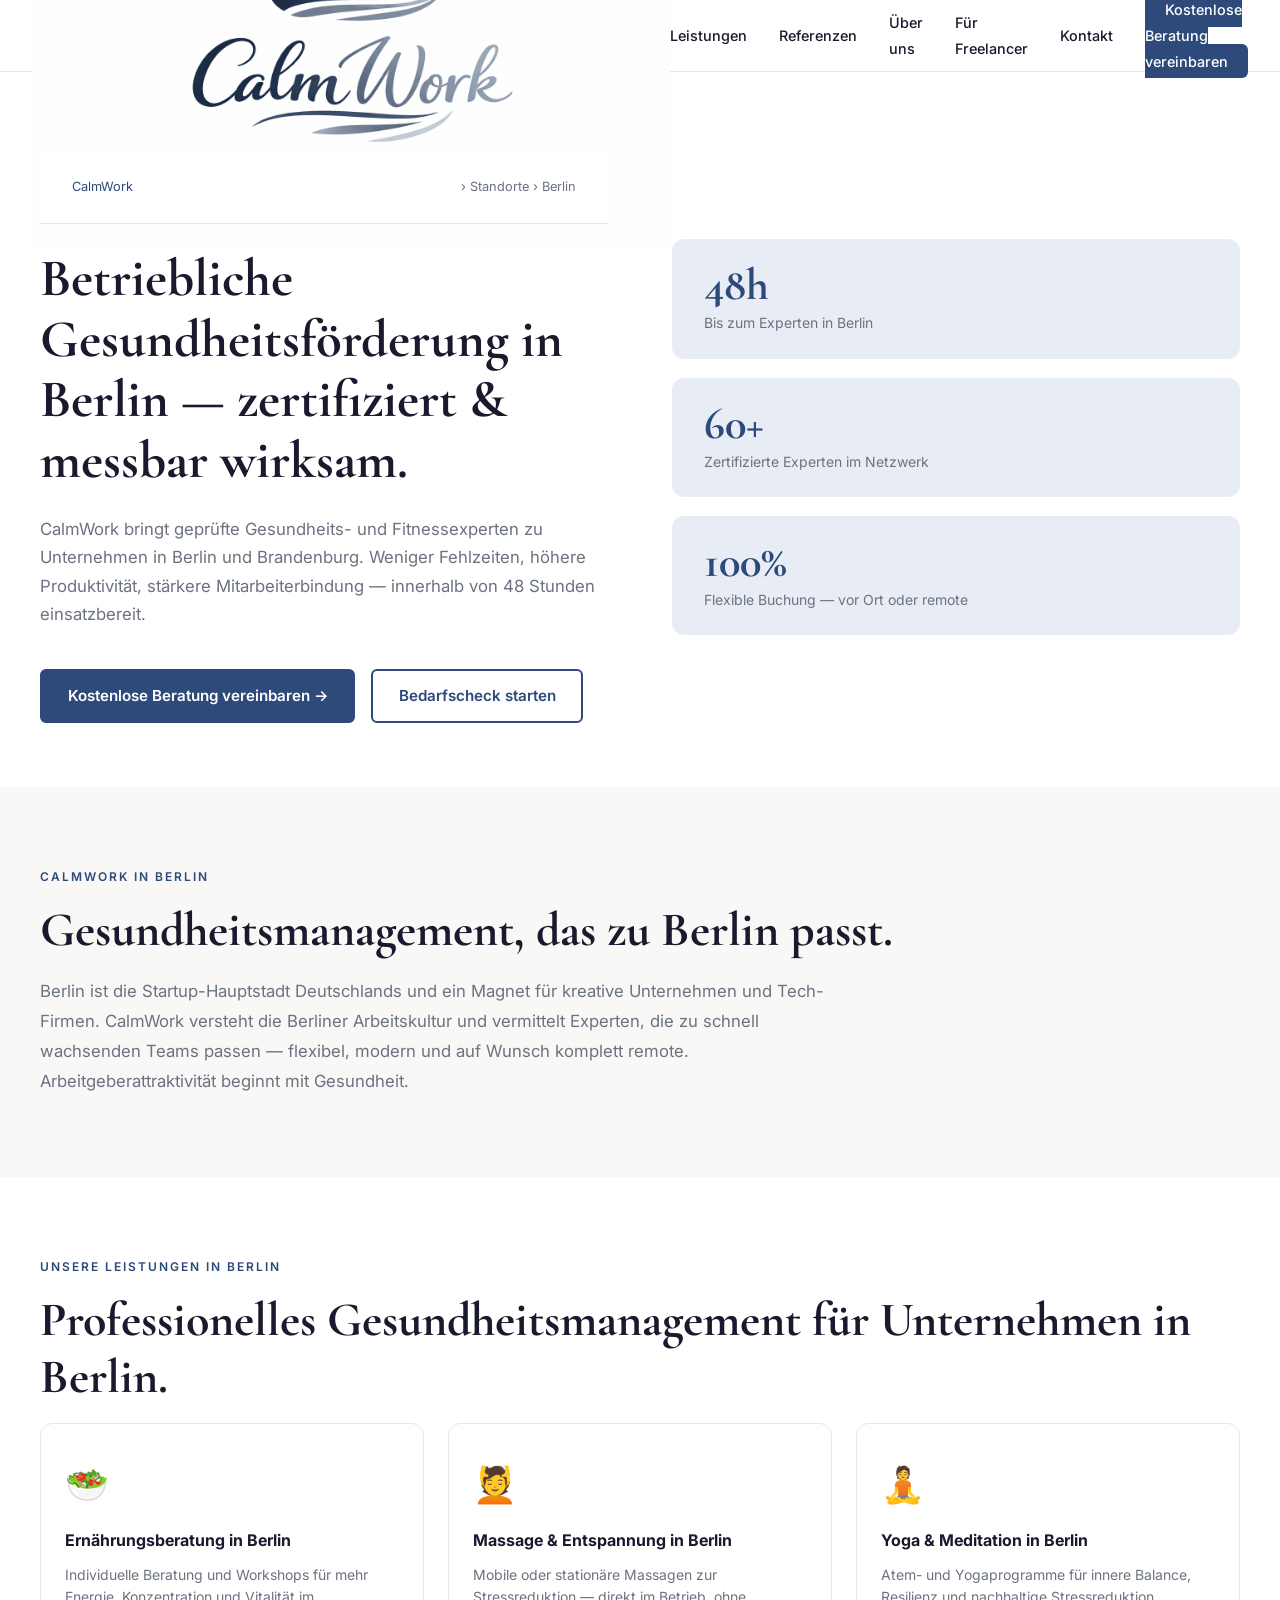
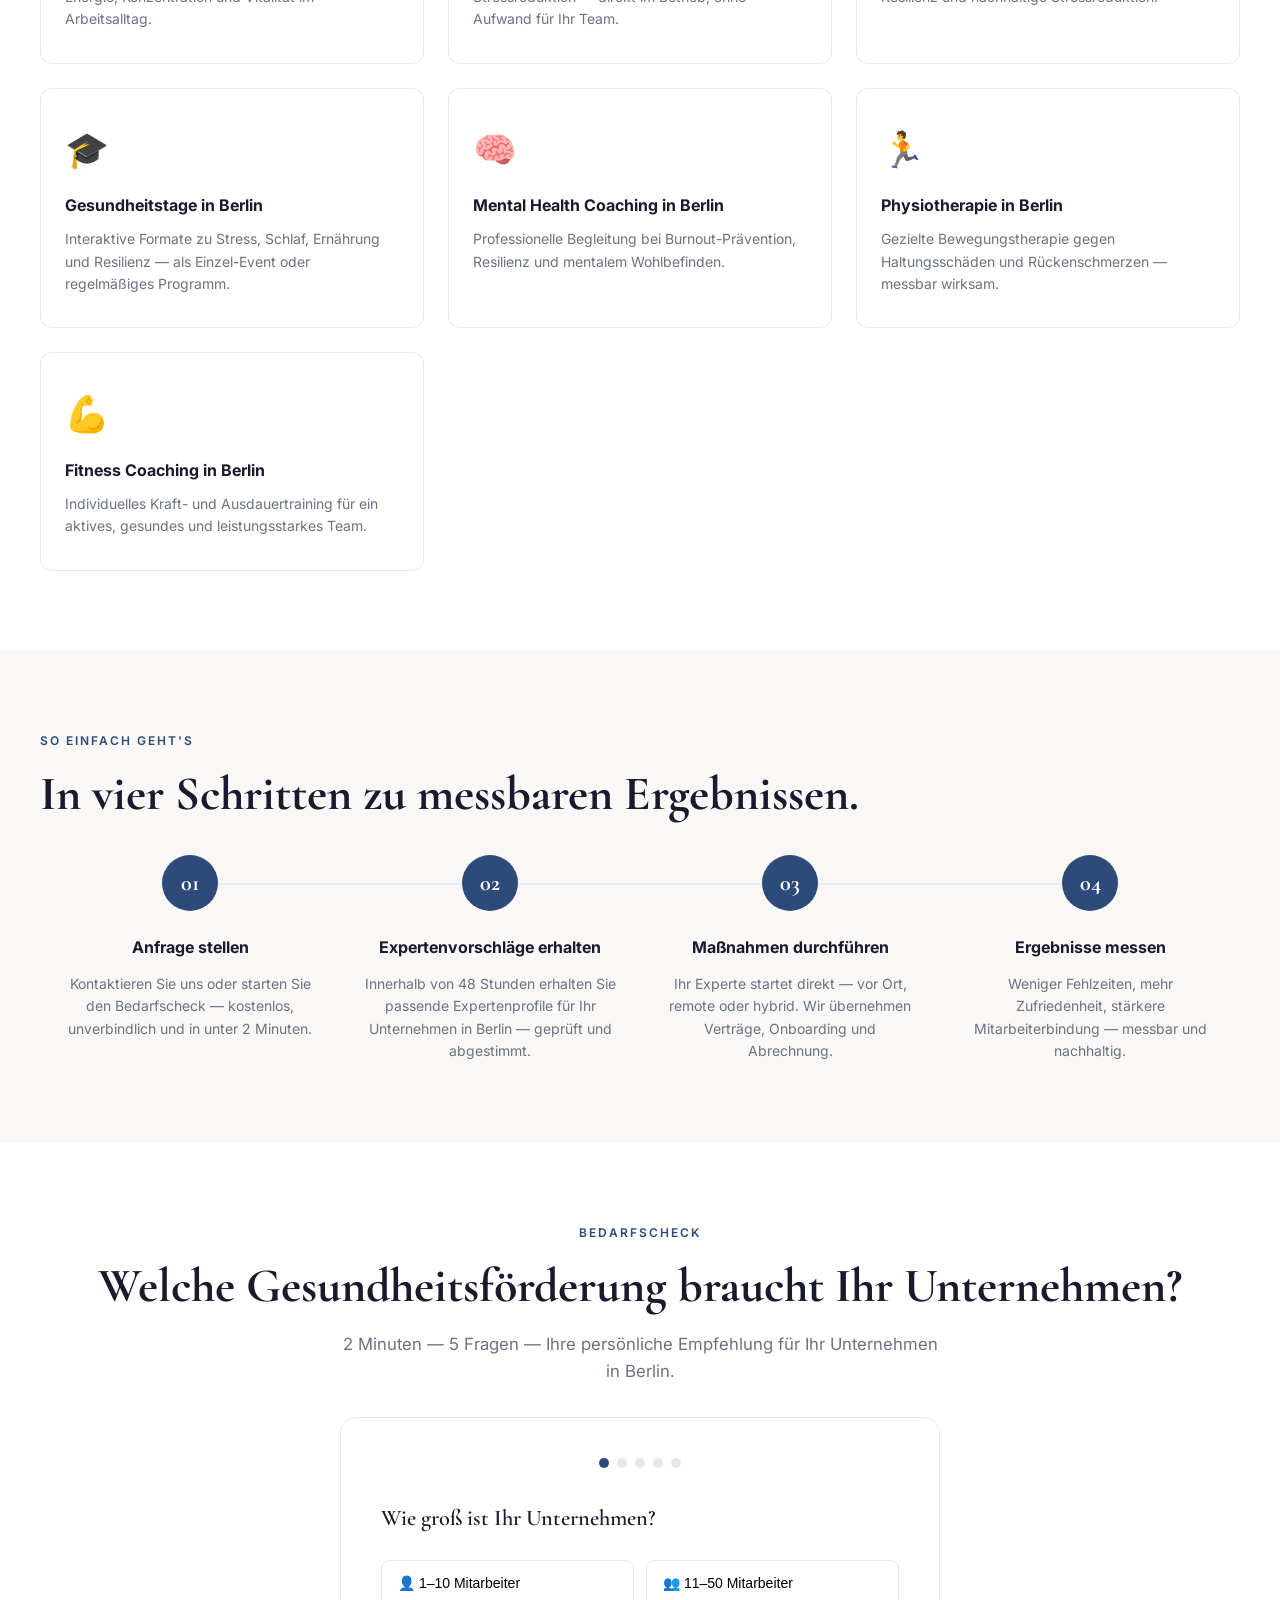
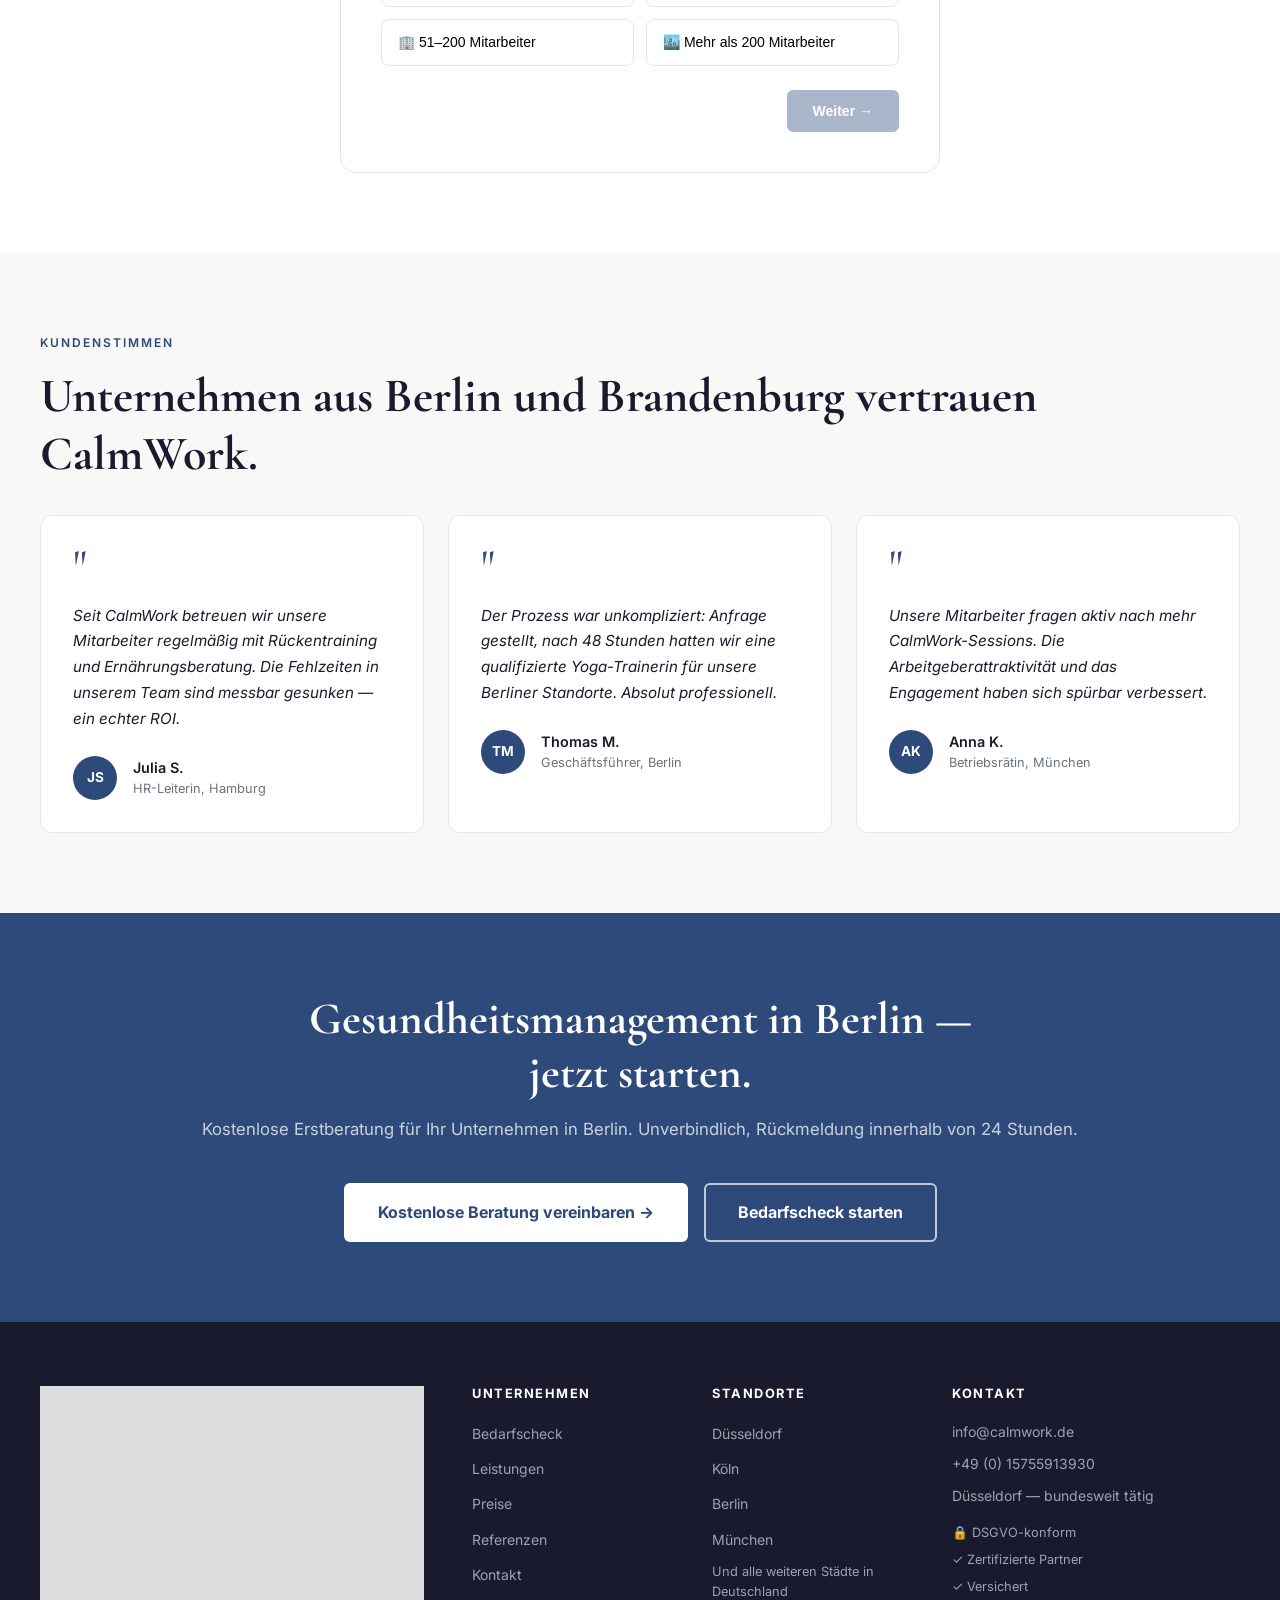
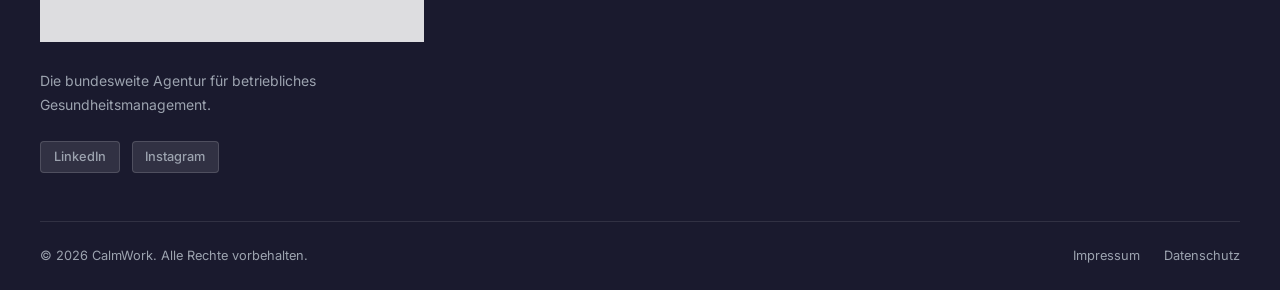
==== berlin.html @ df0a31f8 "Add files via upload" ====
<!-- CalmWork Website | Logo: ./logo.png -->
<!DOCTYPE html>
<html lang="de" hreflang="de">
<head>
  <meta charset="UTF-8">
  <meta name="viewport" content="width=device-width, initial-scale=1.0">
  <title>Gesundheitsförderung Berlin – CalmWork | BGF Agentur</title>
  <meta name="description" content="Betriebliche Gesundheitsförderung in Berlin: CalmWork vermittelt zertifizierte Experten für Yoga, Fitness, Ernährung und Mental Health — in 48h, vor Ort oder remote.">
  <meta name="keywords" content="Gesundheitsförderung Berlin, betriebliche Gesundheitsförderung Berlin, BGF Berlin, BGM Berlin, Fitness Coaching Berlin, Yoga Unternehmen Berlin, Mitarbeiterbindung Berlin, Gesundheitsmanagement Berlin">
  <link rel="canonical" href="https://calmwork.de/berlin.html">
  <link rel="preconnect" href="https://fonts.googleapis.com">
  <link rel="preconnect" href="https://fonts.gstatic.com" crossorigin>
  <link href="https://fonts.googleapis.com/css2?family=Cormorant+Garamond:wght@400;500;600;700&family=Inter:wght@400;500;600;700&display=swap" rel="stylesheet">
  <style>
    :root { --bg: #FFFFFF; --bg-soft: #F9F8F6; --navy: #2d4a7a; --navy-dark: #1a1a2e; --navy-light: #e8edf5; --text: #1a1a2e; --text-muted: #6b7280; --border: #e5e7eb; --footer-bg: #1a1a2e; --footer-text: #9ca3af; }
    *, *::before, *::after { box-sizing: border-box; margin: 0; padding: 0; }
    html { scroll-behavior: smooth; }
    body { font-family: 'Inter', sans-serif; color: var(--text); background: var(--bg); line-height: 1.6; overflow-x: hidden; }
    h1, h2, h3, h4 { font-family: 'Cormorant Garamond', serif; line-height: 1.2; }
    a { color: inherit; text-decoration: none; }
    a:focus-visible { outline: 2px solid var(--navy); outline-offset: 2px; border-radius: 2px; }
    img { max-width: 100%; height: auto; }
    nav { position: sticky; top: 0; z-index: 1000; background: var(--bg); border-bottom: 1px solid var(--border); padding: 0 2rem; display: flex; align-items: center; justify-content: space-between; height: 72px; transition: box-shadow 0.2s ease; }
    nav.scrolled { box-shadow: 0 2px 12px rgba(0,0,0,0.08); }
    .nav-logo a { display: flex; align-items: center; }
    .nav-links { display: flex; align-items: center; gap: 2rem; list-style: none; }
    .nav-links a { font-size: 0.9rem; font-weight: 500; color: var(--text); transition: color 0.2s; }
    .nav-links a:hover { color: var(--navy); }
    .nav-cta { background: var(--navy); color: #fff !important; padding: 0.55rem 1.25rem; border-radius: 6px; font-weight: 600; font-size: 0.875rem; transition: background 0.2s, transform 0.15s; }
    .nav-cta:hover { background: var(--navy-dark); transform: translateY(-1px); }
    .hamburger { display: none; flex-direction: column; gap: 5px; cursor: pointer; background: none; border: none; padding: 4px; }
    .hamburger span { display: block; width: 24px; height: 2px; background: var(--text); transition: all 0.3s ease; transform-origin: center; }
    .hamburger.open span:nth-child(1) { transform: rotate(45deg) translate(5px, 5px); }
    .hamburger.open span:nth-child(2) { opacity: 0; }
    .hamburger.open span:nth-child(3) { transform: rotate(-45deg) translate(5px, -5px); }
    .mobile-overlay { display: none; position: fixed; inset: 0; background: var(--bg); z-index: 999; flex-direction: column; align-items: center; justify-content: center; gap: 2rem; }
    .mobile-overlay.open { display: flex; }
    .mobile-overlay a { font-size: 1.4rem; font-weight: 600; color: var(--text); }
    .mobile-overlay .nav-cta { font-size: 1rem; padding: 0.75rem 2rem; }
    .mobile-close { position: absolute; top: 1.5rem; right: 2rem; font-size: 2rem; background: none; border: none; cursor: pointer; color: var(--text); line-height: 1; }
    section { padding: 5rem 2rem; }
    .container { max-width: 1200px; margin: 0 auto; }
    .section-label { font-family: 'Inter', sans-serif; font-size: 0.75rem; font-weight: 600; letter-spacing: 2px; text-transform: uppercase; color: var(--navy); margin-bottom: 1rem; }
    .section-heading { font-size: clamp(2rem, 4vw, 3rem); color: var(--text); margin-bottom: 1rem; }
    .section-sub { font-size: 1.05rem; color: var(--text-muted); margin-bottom: 3rem; max-width: 600px; }
    .fade-in { opacity: 0; transform: translateY(24px); transition: opacity 0.55s ease, transform 0.55s ease; }
    .fade-in.visible { opacity: 1; transform: none; }
    .fade-in:nth-child(2) { transition-delay: 0.1s; } .fade-in:nth-child(3) { transition-delay: 0.2s; } .fade-in:nth-child(4) { transition-delay: 0.3s; }
    .hero { padding: 5rem 2rem 4rem; background: var(--bg); }
    .hero-inner { max-width: 1200px; margin: 0 auto; display: grid; grid-template-columns: 1fr 1fr; gap: 4rem; align-items: center; }
    .breadcrumb { font-size: 0.8rem; color: var(--text-muted); margin-bottom: 1.5rem; }
    .breadcrumb a { color: var(--navy); }
    .breadcrumb a:hover { text-decoration: underline; }
    .hero-headline { font-size: clamp(2rem, 4.5vw, 3.3rem); color: var(--navy-dark); line-height: 1.15; margin-bottom: 1.5rem; }
    .hero-sub { font-size: 1.05rem; color: var(--text-muted); margin-bottom: 2.5rem; line-height: 1.7; }
    .hero-ctas { display: flex; gap: 1rem; flex-wrap: wrap; }
    .btn-primary { background: var(--navy); color: #fff; padding: 0.8rem 1.6rem; border-radius: 6px; font-weight: 600; font-size: 0.95rem; border: 2px solid var(--navy); cursor: pointer; transition: background 0.2s, transform 0.15s; display: inline-block; }
    .btn-primary:hover { background: var(--navy-dark); border-color: var(--navy-dark); transform: translateY(-2px); }
    .btn-outline { background: transparent; color: var(--navy); padding: 0.8rem 1.6rem; border-radius: 6px; font-weight: 600; font-size: 0.95rem; border: 2px solid var(--navy); cursor: pointer; transition: background 0.2s, color 0.2s, transform 0.15s; display: inline-block; }
    .btn-outline:hover { background: var(--navy); color: #fff; transform: translateY(-2px); }
    .hero-stats { display: flex; flex-direction: column; gap: 1.2rem; }
    .stat-card { background: var(--navy-light); border-radius: 12px; padding: 1.5rem 2rem; }
    .stat-number { font-family: 'Cormorant Garamond', serif; font-size: 2.8rem; font-weight: 700; color: var(--navy); line-height: 1; margin-bottom: 0.25rem; }
    .stat-label { font-size: 0.875rem; color: var(--text-muted); }
    .local-intro { background: var(--bg-soft); }
    .local-intro-text { font-size: 1.05rem; color: var(--text-muted); line-height: 1.8; max-width: 800px; }
    .leistungen { background: var(--bg); }
    .services-grid { display: grid; grid-template-columns: repeat(3, 1fr); gap: 1.5rem; }
    .service-card { background: var(--bg); border: 1px solid var(--border); border-radius: 12px; padding: 2rem 1.5rem; transition: border-color 0.2s ease, transform 0.2s ease, box-shadow 0.2s ease; }
    .service-card:hover { border-color: var(--navy); transform: translateY(-2px); box-shadow: 0 8px 24px rgba(45,74,122,0.1); }
    .service-icon { font-size: 2.2rem; margin-bottom: 1rem; }
    .service-title { font-family: 'Inter', sans-serif; font-weight: 700; font-size: 1rem; margin-bottom: 0.6rem; }
    .service-desc { font-size: 0.875rem; color: var(--text-muted); line-height: 1.6; }
    .how-it-works { background: var(--bg-soft); }
    .steps-grid { display: grid; grid-template-columns: repeat(4, 1fr); gap: 0; margin-top: 2rem; position: relative; }
    .steps-grid::before { content: ''; position: absolute; top: 28px; left: calc(12.5% + 28px); right: calc(12.5% + 28px); height: 2px; background: var(--navy-light); z-index: 0; }
    .step { padding: 0 1.5rem; text-align: center; position: relative; z-index: 1; }
    .step-number { width: 56px; height: 56px; border-radius: 50%; background: var(--navy); color: #fff; font-family: 'Cormorant Garamond', serif; font-size: 1.4rem; font-weight: 700; display: flex; align-items: center; justify-content: center; margin: 0 auto 1.5rem; }
    .step-title { font-family: 'Inter', sans-serif; font-weight: 700; font-size: 1rem; margin-bottom: 0.75rem; }
    .step-desc { font-size: 0.875rem; color: var(--text-muted); line-height: 1.6; }
    .quiz-section { background: var(--bg); }
    .quiz-card { background: var(--bg); border: 1px solid var(--border); border-radius: 16px; max-width: 600px; margin: 2rem auto 0; padding: 2.5rem; }
    .quiz-progress { display: flex; gap: 0.5rem; margin-bottom: 2rem; justify-content: center; }
    .quiz-dot { width: 10px; height: 10px; border-radius: 50%; background: var(--border); transition: background 0.2s; }
    .quiz-dot.active { background: var(--navy); } .quiz-dot.done { background: #8fa8c8; }
    .quiz-question { font-family: 'Cormorant Garamond', serif; font-size: 1.4rem; font-weight: 600; margin-bottom: 1.5rem; color: var(--text); }
    .quiz-options { display: grid; grid-template-columns: 1fr 1fr; gap: 0.75rem; }
    .quiz-option { border: 1.5px solid var(--border); border-radius: 8px; padding: 0.9rem 1rem; cursor: pointer; font-size: 0.875rem; font-weight: 500; transition: border-color 0.2s, background 0.2s; background: var(--bg); text-align: left; display: flex; align-items: center; gap: 0.5rem; }
    .quiz-option:hover { border-color: var(--navy); background: var(--navy-light); }
    .quiz-option.selected { border-color: var(--navy); background: var(--navy-light); }
    .quiz-nav { display: flex; justify-content: space-between; margin-top: 1.5rem; gap: 1rem; }
    .quiz-btn { padding: 0.7rem 1.5rem; border-radius: 6px; font-weight: 600; font-size: 0.875rem; cursor: pointer; transition: all 0.2s; border: 2px solid var(--navy); }
    .quiz-btn-next { background: var(--navy); color: #fff; margin-left: auto; }
    .quiz-btn-next:disabled { opacity: 0.4; cursor: not-allowed; }
    .quiz-btn-back { background: transparent; color: var(--navy); }
    .quiz-btn-back:hover { background: var(--navy-light); }
    .quiz-btn-next:not(:disabled):hover { background: var(--navy-dark); border-color: var(--navy-dark); }
    .quiz-result { display: none; text-align: center; } .quiz-result.visible { display: block; }
    .quiz-result-icon { font-size: 3rem; margin-bottom: 1rem; }
    .quiz-result-title { font-family: 'Cormorant Garamond', serif; font-size: 1.8rem; color: var(--navy); margin-bottom: 0.75rem; }
    .quiz-result-desc { font-size: 0.95rem; color: var(--text-muted); margin-bottom: 1.5rem; line-height: 1.7; }
    .quiz-tags { display: flex; flex-wrap: wrap; gap: 0.5rem; justify-content: center; margin-bottom: 2rem; }
    .quiz-tag { background: var(--navy); color: #fff; border-radius: 20px; padding: 0.3rem 0.9rem; font-size: 0.8rem; font-weight: 500; }
    .quiz-result-ctas { display: flex; gap: 1rem; justify-content: center; flex-wrap: wrap; }
    .quiz-step { display: none; animation: fadeQ 0.2s ease; } .quiz-step.active { display: block; }
    @keyframes fadeQ { from { opacity: 0; } to { opacity: 1; } }
    .referenzen { background: var(--bg-soft); }
    .testimonials-grid { display: grid; grid-template-columns: repeat(3, 1fr); gap: 1.5rem; margin-top: 2rem; }
    .testimonial-card { background: var(--bg); border: 1px solid var(--border); border-radius: 12px; padding: 2rem; }
    .quote-mark { font-family: 'Cormorant Garamond', serif; font-size: 3rem; color: var(--navy); line-height: 0.8; margin-bottom: 1rem; }
    .quote-text { font-size: 0.95rem; color: var(--text); line-height: 1.7; margin-bottom: 1.5rem; font-style: italic; }
    .testimonial-author { display: flex; align-items: center; gap: 1rem; }
    .avatar { width: 44px; height: 44px; border-radius: 50%; background: var(--navy); color: #fff; font-weight: 700; font-size: 0.85rem; display: flex; align-items: center; justify-content: center; flex-shrink: 0; }
    .author-name { font-weight: 600; font-size: 0.9rem; } .author-title { font-size: 0.8rem; color: var(--text-muted); }
    .local-cta { background: var(--navy); padding: 5rem 2rem; text-align: center; }
    .local-cta-heading { font-size: clamp(2rem, 4vw, 2.8rem); color: #fff; margin-bottom: 1rem; max-width: 700px; margin-left: auto; margin-right: auto; }
    .local-cta-sub { font-size: 1.05rem; color: rgba(255,255,255,0.75); margin-bottom: 2.5rem; }
    .local-cta-btns { display: flex; gap: 1rem; justify-content: center; flex-wrap: wrap; }
    .btn-white { background: #fff; color: var(--navy); padding: 0.9rem 2rem; border-radius: 6px; font-weight: 700; font-size: 1rem; border: 2px solid #fff; transition: all 0.2s; display: inline-block; }
    .btn-white:hover { background: transparent; color: #fff; transform: translateY(-2px); }
    .btn-white-outline { background: transparent; color: #fff; padding: 0.9rem 2rem; border-radius: 6px; font-weight: 700; font-size: 1rem; border: 2px solid rgba(255,255,255,0.7); transition: all 0.2s; display: inline-block; }
    .btn-white-outline:hover { background: rgba(255,255,255,0.1); transform: translateY(-2px); }
    footer { background: var(--footer-bg); color: var(--footer-text); padding: 4rem 2rem 0; }
    .footer-inner { max-width: 1200px; margin: 0 auto; display: grid; grid-template-columns: 2fr 1fr 1fr 1.5fr; gap: 3rem; padding-bottom: 3rem; }
    .footer-brand-desc { font-size: 0.875rem; line-height: 1.7; margin: 1.25rem 0 1.5rem; }
    .footer-socials { display: flex; gap: 0.75rem; flex-wrap: wrap; }
    .footer-social-badge { background: rgba(255,255,255,0.1); border: 1px solid rgba(255,255,255,0.15); border-radius: 4px; padding: 0.3rem 0.8rem; font-size: 0.8rem; font-weight: 500; color: var(--footer-text); transition: background 0.2s; }
    .footer-social-badge:hover { background: rgba(255,255,255,0.18); }
    .footer-col h4 { font-family: 'Inter', sans-serif; font-size: 0.8rem; font-weight: 700; letter-spacing: 1.5px; text-transform: uppercase; color: #fff; margin-bottom: 1.25rem; }
    .footer-links { list-style: none; display: flex; flex-direction: column; gap: 0.6rem; }
    .footer-links a { font-size: 0.875rem; color: var(--footer-text); transition: color 0.2s; }
    .footer-links a:hover { color: #fff; }
    .footer-contact-item { display: flex; gap: 0.5rem; font-size: 0.875rem; margin-bottom: 0.6rem; }
    .footer-contact-item a { color: var(--footer-text); transition: color 0.2s; }
    .footer-contact-item a:hover { color: #fff; }
    .footer-trust { display: flex; flex-direction: column; gap: 0.4rem; margin-top: 1rem; }
    .footer-trust-item { font-size: 0.8rem; display: flex; align-items: center; gap: 0.3rem; }
    .footer-bottom { border-top: 1px solid rgba(255,255,255,0.1); padding: 1.5rem 0; max-width: 1200px; margin: 0 auto; display: flex; justify-content: space-between; align-items: center; font-size: 0.8rem; }
    .footer-bottom-links { display: flex; gap: 1.5rem; }
    .footer-bottom a { color: var(--footer-text); transition: color 0.2s; }
    .footer-bottom a:hover { color: #fff; }
    @media (max-width: 1024px) { .services-grid { grid-template-columns: repeat(2, 1fr); } .steps-grid { grid-template-columns: repeat(2, 1fr); } .steps-grid::before { display: none; } .testimonials-grid { grid-template-columns: repeat(2, 1fr); } .footer-inner { grid-template-columns: 1fr 1fr; gap: 2rem; } }
    @media (max-width: 768px) { nav { padding: 0 1rem; } .nav-links, .nav-cta-wrap { display: none; } .hamburger { display: flex; } section { padding: 3.5rem 1.25rem; } .hero { padding: 3rem 1.25rem; } .hero-inner { grid-template-columns: 1fr; gap: 2.5rem; } .services-grid { grid-template-columns: 1fr; } .steps-grid { grid-template-columns: 1fr; gap: 2rem; } .testimonials-grid { grid-template-columns: 1fr; } .footer-inner { grid-template-columns: 1fr; gap: 2rem; } .footer-bottom { flex-direction: column; gap: 1rem; text-align: center; } .quiz-options { grid-template-columns: 1fr; } }
  </style>
</head>
<body>
<nav id="main-nav" role="navigation" aria-label="Hauptnavigation">
  <div class="nav-logo"><a href="index.html" aria-label="CalmWork Startseite"><img src="./logo.png" height="24" alt="CalmWork"></a></div>
  <ul class="nav-links">
    <li><a href="index.html#leistungen">Leistungen</a></li><li><a href="index.html#referenzen">Referenzen</a></li><li><a href="index.html#about">Über uns</a></li><li><a href="index.html#freelancer">Für Freelancer</a></li><li><a href="mailto:info@calmwork.de">Kontakt</a></li>
    <li class="nav-cta-wrap"><a href="mailto:info@calmwork.de" class="nav-cta">Kostenlose Beratung vereinbaren</a></li>
  </ul>
  <button class="hamburger" id="hamburger" aria-label="Menü öffnen" aria-expanded="false"><span></span><span></span><span></span></button>
</nav>
<div class="mobile-overlay" id="mobile-overlay" role="dialog" aria-label="Mobilmenü">
  <button class="mobile-close" id="mobile-close" aria-label="Menü schließen">×</button>
  <a href="index.html#leistungen">Leistungen</a><a href="index.html#referenzen">Referenzen</a><a href="index.html#about">Über uns</a><a href="index.html#freelancer">Für Freelancer</a><a href="mailto:info@calmwork.de">Kontakt</a>
  <a href="mailto:info@calmwork.de" class="nav-cta">Kostenlose Beratung vereinbaren</a>
</div>
<main>
<section class="hero">
  <div class="hero-inner">
    <div class="fade-in">
      <nav class="breadcrumb" aria-label="Brotkrümelnavigation"><a href="index.html">CalmWork</a> › Standorte › Berlin</nav>
      <h1 class="hero-headline">Betriebliche Gesundheitsförderung in Berlin — zertifiziert &amp; messbar wirksam.</h1>
      <p class="hero-sub">CalmWork bringt geprüfte Gesundheits- und Fitnessexperten zu Unternehmen in Berlin und Brandenburg. Weniger Fehlzeiten, höhere Produktivität, stärkere Mitarbeiterbindung — innerhalb von 48 Stunden einsatzbereit.</p>
      <div class="hero-ctas"><a href="mailto:info@calmwork.de" class="btn-primary">Kostenlose Beratung vereinbaren →</a><a href="#quiz" class="btn-outline">Bedarfscheck starten</a></div>
    </div>
    <div class="hero-stats fade-in">
      <div class="stat-card"><div class="stat-number">48h</div><div class="stat-label">Bis zum Experten in Berlin</div></div>
      <div class="stat-card"><div class="stat-number">60+</div><div class="stat-label">Zertifizierte Experten im Netzwerk</div></div>
      <div class="stat-card"><div class="stat-number">100%</div><div class="stat-label">Flexible Buchung — vor Ort oder remote</div></div>
    </div>
  </div>
</section>

<section class="local-intro">
  <div class="container">
    <p class="section-label">CalmWork in Berlin</p>
    <h2 class="section-heading">Gesundheitsmanagement, das zu Berlin passt.</h2>
    <p class="local-intro-text fade-in">Berlin ist die Startup-Hauptstadt Deutschlands und ein Magnet für kreative Unternehmen und Tech-Firmen. CalmWork versteht die Berliner Arbeitskultur und vermittelt Experten, die zu schnell wachsenden Teams passen — flexibel, modern und auf Wunsch komplett remote. Arbeitgeberattraktivität beginnt mit Gesundheit.</p>
  </div>
</section>

<section class="leistungen" id="leistungen">
  <div class="container">
    <p class="section-label">Unsere Leistungen in Berlin</p>
    <h2 class="section-heading">Professionelles Gesundheitsmanagement für Unternehmen in Berlin.</h2>
    <div class="services-grid">
      <div class="service-card fade-in"><div class="service-icon">🥗</div><div class="service-title">Ernährungsberatung in Berlin</div><p class="service-desc">Individuelle Beratung und Workshops für mehr Energie, Konzentration und Vitalität im Arbeitsalltag.</p></div>
      <div class="service-card fade-in"><div class="service-icon">💆</div><div class="service-title">Massage &amp; Entspannung in Berlin</div><p class="service-desc">Mobile oder stationäre Massagen zur Stressreduktion — direkt im Betrieb, ohne Aufwand für Ihr Team.</p></div>
      <div class="service-card fade-in"><div class="service-icon">🧘</div><div class="service-title">Yoga &amp; Meditation in Berlin</div><p class="service-desc">Atem- und Yogaprogramme für innere Balance, Resilienz und nachhaltige Stressreduktion.</p></div>
      <div class="service-card fade-in"><div class="service-icon">🎓</div><div class="service-title">Gesundheitstage in Berlin</div><p class="service-desc">Interaktive Formate zu Stress, Schlaf, Ernährung und Resilienz — als Einzel-Event oder regelmäßiges Programm.</p></div>
      <div class="service-card fade-in"><div class="service-icon">🧠</div><div class="service-title">Mental Health Coaching in Berlin</div><p class="service-desc">Professionelle Begleitung bei Burnout-Prävention, Resilienz und mentalem Wohlbefinden.</p></div>
      <div class="service-card fade-in"><div class="service-icon">🏃</div><div class="service-title">Physiotherapie in Berlin</div><p class="service-desc">Gezielte Bewegungstherapie gegen Haltungsschäden und Rückenschmerzen — messbar wirksam.</p></div>
      <div class="service-card fade-in"><div class="service-icon">💪</div><div class="service-title">Fitness Coaching in Berlin</div><p class="service-desc">Individuelles Kraft- und Ausdauertraining für ein aktives, gesundes und leistungsstarkes Team.</p></div>
    </div>
  </div>
</section>

<section class="how-it-works">
  <div class="container">
    <p class="section-label">So einfach geht's</p>
    <h2 class="section-heading">In vier Schritten zu messbaren Ergebnissen.</h2>
    <div class="steps-grid">
      <div class="step fade-in"><div class="step-number">01</div><div class="step-title">Anfrage stellen</div><p class="step-desc">Kontaktieren Sie uns oder starten Sie den Bedarfscheck — kostenlos, unverbindlich und in unter 2 Minuten.</p></div>
      <div class="step fade-in"><div class="step-number">02</div><div class="step-title">Expertenvorschläge erhalten</div><p class="step-desc">Innerhalb von 48 Stunden erhalten Sie passende Expertenprofile für Ihr Unternehmen in Berlin — geprüft und abgestimmt.</p></div>
      <div class="step fade-in"><div class="step-number">03</div><div class="step-title">Maßnahmen durchführen</div><p class="step-desc">Ihr Experte startet direkt — vor Ort, remote oder hybrid. Wir übernehmen Verträge, Onboarding und Abrechnung.</p></div>
      <div class="step fade-in"><div class="step-number">04</div><div class="step-title">Ergebnisse messen</div><p class="step-desc">Weniger Fehlzeiten, mehr Zufriedenheit, stärkere Mitarbeiterbindung — messbar und nachhaltig.</p></div>
    </div>
  </div>
</section>

<section class="quiz-section" id="quiz">
  <div class="container" style="text-align:center;">
    <p class="section-label">Bedarfscheck</p>
    <h2 class="section-heading">Welche Gesundheitsförderung braucht Ihr Unternehmen?</h2>
    <p class="section-sub" style="margin:0 auto 2rem;">2 Minuten — 5 Fragen — Ihre persönliche Empfehlung für Ihr Unternehmen in Berlin.</p>
  </div>
  <div class="quiz-card fade-in">
    <div class="quiz-progress" id="quiz-progress"><div class="quiz-dot active"></div><div class="quiz-dot"></div><div class="quiz-dot"></div><div class="quiz-dot"></div><div class="quiz-dot"></div></div>
    <div class="quiz-step active" id="quiz-q1"><p class="quiz-question">Wie groß ist Ihr Unternehmen?</p><div class="quiz-options"><button class="quiz-option" data-value="small">👤 1–10 Mitarbeiter</button><button class="quiz-option" data-value="medium">👥 11–50 Mitarbeiter</button><button class="quiz-option" data-value="large">🏢 51–200 Mitarbeiter</button><button class="quiz-option" data-value="enterprise">🏙️ Mehr als 200 Mitarbeiter</button></div><div class="quiz-nav"><button class="quiz-btn quiz-btn-next" id="quiz-next-1" disabled>Weiter →</button></div></div>
    <div class="quiz-step" id="quiz-q2"><p class="quiz-question">Was ist die größte Herausforderung in Ihrem Team?</p><div class="quiz-options"><button class="quiz-option" data-value="stress">😰 Stress &amp; Burnout</button><button class="quiz-option" data-value="ruecken">🪑 Rücken &amp; Haltung</button><button class="quiz-option" data-value="ernaehrung">🥗 Ernährung &amp; Energie</button><button class="quiz-option" data-value="mental">🧠 Mentale Gesundheit</button></div><div class="quiz-nav"><button class="quiz-btn quiz-btn-back" data-goto="1">← Zurück</button><button class="quiz-btn quiz-btn-next" id="quiz-next-2" disabled>Weiter →</button></div></div>
    <div class="quiz-step" id="quiz-q3"><p class="quiz-question">Wo sollen Maßnahmen stattfinden?</p><div class="quiz-options"><button class="quiz-option" data-value="onsite">🏠 Vor Ort im Betrieb</button><button class="quiz-option" data-value="remote">💻 Online / Remote</button><button class="quiz-option" data-value="hybrid">🔀 Hybrid</button></div><div class="quiz-nav"><button class="quiz-btn quiz-btn-back" data-goto="2">← Zurück</button><button class="quiz-btn quiz-btn-next" id="quiz-next-3" disabled>Weiter →</button></div></div>
    <div class="quiz-step" id="quiz-q4"><p class="quiz-question">Wie oft sollen Maßnahmen stattfinden?</p><div class="quiz-options"><button class="quiz-option" data-value="once">📅 Einmalig / Gesundheitstag</button><button class="quiz-option" data-value="monthly">🔁 Monatlich</button><button class="quiz-option" data-value="weekly">📆 Wöchentlich</button><button class="quiz-option" data-value="continuous">✨ Kontinuierliches Programm</button></div><div class="quiz-nav"><button class="quiz-btn quiz-btn-back" data-goto="3">← Zurück</button><button class="quiz-btn quiz-btn-next" id="quiz-next-4" disabled>Weiter →</button></div></div>
    <div class="quiz-step" id="quiz-q5"><p class="quiz-question">Monatliches Budget für Gesundheitsmanagement?</p><div class="quiz-options"><button class="quiz-option" data-value="low">💡 Unter 500 €</button><button class="quiz-option" data-value="mid">💼 500–2.000 €</button><button class="quiz-option" data-value="high">📈 2.000–5.000 €</button><button class="quiz-option" data-value="ent">🚀 Über 5.000 €</button></div><div class="quiz-nav"><button class="quiz-btn quiz-btn-back" data-goto="4">← Zurück</button><button class="quiz-btn quiz-btn-next" id="quiz-next-5" disabled>Ergebnis anzeigen →</button></div></div>
    <div class="quiz-result" id="quiz-result"><div class="quiz-result-icon" id="result-icon"></div><div class="quiz-result-title" id="result-title"></div><p class="quiz-result-desc" id="result-desc"></p><div class="quiz-tags" id="result-tags"></div><div class="quiz-result-ctas"><a href="mailto:info@calmwork.de" class="btn-primary">Kostenlose Beratung vereinbaren →</a><button class="btn-outline" id="quiz-restart">Quiz wiederholen</button></div></div>
  </div>
</section>

<section class="referenzen">
  <div class="container">
    <p class="section-label">Kundenstimmen</p>
    <h2 class="section-heading">Unternehmen aus Berlin und Brandenburg vertrauen CalmWork.</h2>
    <div class="testimonials-grid">
      <article class="testimonial-card fade-in"><div class="quote-mark">"</div><p class="quote-text">Seit CalmWork betreuen wir unsere Mitarbeiter regelmäßig mit Rückentraining und Ernährungsberatung. Die Fehlzeiten in unserem Team sind messbar gesunken — ein echter ROI.</p><div class="testimonial-author"><div class="avatar" aria-hidden="true">JS</div><div><div class="author-name">Julia S.</div><div class="author-title">HR-Leiterin, Hamburg</div></div></div></article>
      <article class="testimonial-card fade-in"><div class="quote-mark">"</div><p class="quote-text">Der Prozess war unkompliziert: Anfrage gestellt, nach 48 Stunden hatten wir eine qualifizierte Yoga-Trainerin für unsere Berliner Standorte. Absolut professionell.</p><div class="testimonial-author"><div class="avatar" aria-hidden="true">TM</div><div><div class="author-name">Thomas M.</div><div class="author-title">Geschäftsführer, Berlin</div></div></div></article>
      <article class="testimonial-card fade-in"><div class="quote-mark">"</div><p class="quote-text">Unsere Mitarbeiter fragen aktiv nach mehr CalmWork-Sessions. Die Arbeitgeberattraktivität und das Engagement haben sich spürbar verbessert.</p><div class="testimonial-author"><div class="avatar" aria-hidden="true">AK</div><div><div class="author-name">Anna K.</div><div class="author-title">Betriebsrätin, München</div></div></div></article>
    </div>
  </div>
</section>

<section class="local-cta">
  <h2 class="local-cta-heading">Gesundheitsmanagement in Berlin — jetzt starten.</h2>
  <p class="local-cta-sub">Kostenlose Erstberatung für Ihr Unternehmen in Berlin. Unverbindlich, Rückmeldung innerhalb von 24 Stunden.</p>
  <div class="local-cta-btns"><a href="mailto:info@calmwork.de" class="btn-white">Kostenlose Beratung vereinbaren →</a><a href="#quiz" class="btn-white-outline">Bedarfscheck starten</a></div>
</section>
</main>
<footer>
  <div class="footer-inner">
    <div class="footer-col"><a href="index.html" aria-label="CalmWork Startseite"><img src="./logo.png" height="24" alt="CalmWork" style="filter: brightness(0) invert(1) opacity(0.85);"></a><p class="footer-brand-desc">Die bundesweite Agentur für betriebliches Gesundheitsmanagement.</p><div class="footer-socials"><a href="#" class="footer-social-badge">LinkedIn</a><a href="#" class="footer-social-badge">Instagram</a></div></div>
    <div class="footer-col"><h4>Unternehmen</h4><ul class="footer-links"><li><a href="index.html#quiz">Bedarfscheck</a></li><li><a href="index.html#leistungen">Leistungen</a></li><li><a href="index.html#preise">Preise</a></li><li><a href="index.html#referenzen">Referenzen</a></li><li><a href="mailto:info@calmwork.de">Kontakt</a></li></ul></div>
    <div class="footer-col"><h4>Standorte</h4><ul class="footer-links"><li><a href="duesseldorf.html">Düsseldorf</a></li><li><a href="koeln.html">Köln</a></li><li><a href="berlin.html">Berlin</a></li><li><a href="muenchen.html">München</a></li><li style="color:var(--footer-text);font-size:0.8rem;">Und alle weiteren Städte in Deutschland</li></ul></div>
    <div class="footer-col"><h4>Kontakt</h4><div class="footer-contact-item"><a href="mailto:info@calmwork.de">info@calmwork.de</a></div><div class="footer-contact-item"><a href="tel:+4915755913930">+49 (0) 15755913930</a></div><div class="footer-contact-item">Düsseldorf — bundesweit tätig</div><div class="footer-trust"><div class="footer-trust-item">🔒 DSGVO-konform</div><div class="footer-trust-item">✓ Zertifizierte Partner</div><div class="footer-trust-item">✓ Versichert</div></div></div>
  </div>
  <div class="footer-bottom"><span>© 2026 CalmWork. Alle Rechte vorbehalten.</span><div class="footer-bottom-links"><a href="impressum.html">Impressum</a><a href="datenschutz.html">Datenschutz</a></div></div>
</footer>
<script>
  const nav = document.getElementById('main-nav');
  window.addEventListener('scroll', () => { nav.classList.toggle('scrolled', window.scrollY > 10); }, { passive: true });
  const hamburger = document.getElementById('hamburger'); const overlay = document.getElementById('mobile-overlay'); const mobileClose = document.getElementById('mobile-close');
  hamburger.addEventListener('click', () => { const isOpen = overlay.classList.toggle('open'); hamburger.classList.toggle('open', isOpen); hamburger.setAttribute('aria-expanded', isOpen); document.body.style.overflow = isOpen ? 'hidden' : ''; });
  mobileClose.addEventListener('click', closeMenu); overlay.querySelectorAll('a').forEach(a => a.addEventListener('click', closeMenu));
  function closeMenu() { overlay.classList.remove('open'); hamburger.classList.remove('open'); hamburger.setAttribute('aria-expanded', 'false'); document.body.style.overflow = ''; }
  const observer = new IntersectionObserver((entries) => { entries.forEach(e => { if (e.isIntersecting) { e.target.classList.add('visible'); observer.unobserve(e.target); } }); }, { threshold: 0.15 });
  document.querySelectorAll('.fade-in').forEach(el => observer.observe(el));
  let currentQ = 1; const answers = {};
  function showQuestion(n) { document.querySelectorAll('.quiz-step').forEach(s => s.classList.remove('active')); const step = document.getElementById('quiz-q' + n); if (step) step.classList.add('active'); currentQ = n; updateProgress(); }
  function updateProgress() { const dots = document.querySelectorAll('.quiz-dot'); dots.forEach((dot, i) => { dot.classList.remove('active', 'done'); if (i + 1 === currentQ) dot.classList.add('active'); else if (i + 1 < currentQ) dot.classList.add('done'); }); }
  document.querySelectorAll('.quiz-options').forEach(opts => { opts.querySelectorAll('.quiz-option').forEach(btn => { btn.addEventListener('click', () => { opts.querySelectorAll('.quiz-option').forEach(b => b.classList.remove('selected')); btn.classList.add('selected'); const qNum = opts.closest('.quiz-step').id.replace('quiz-q', ''); answers[qNum] = btn.dataset.value; const nextBtn = opts.closest('.quiz-step').querySelector('.quiz-btn-next'); if (nextBtn) nextBtn.disabled = false; }); }); });
  document.querySelectorAll('.quiz-btn-next').forEach(btn => { btn.addEventListener('click', () => { const qNum = parseInt(btn.id.replace('quiz-next-', ''), 10); if (qNum < 5) { showQuestion(qNum + 1); } else { showResult(); } }); });
  document.querySelectorAll('.quiz-btn-back').forEach(btn => { btn.addEventListener('click', () => { showQuestion(parseInt(btn.dataset.goto, 10)); }); });
  const results = { stress: { icon: '🧘', title: 'Stressmanagement & Resilienz', desc: 'Ihr Team profitiert von gezielten Programmen zur Burnout-Prävention und Stressreduktion.', tags: ['Yoga & Meditation', 'Atemübungen', 'Resilienz-Coaching', 'Remote möglich'] }, ruecken: { icon: '🏃', title: 'Bewegung & Rückengesundheit', desc: 'Haltungsschäden und Rückenschmerzen sind vermeidbar. Unsere Physiotherapeuten entwickeln ein individuelles Bewegungsprogramm für Ihr Team.', tags: ['Rückentraining', 'Ergonomie-Beratung', 'Aktive Pausen', 'Vor Ort/Remote'] }, ernaehrung: { icon: '🥗', title: 'Ernährungsberatung & Vitalität', desc: 'Mehr Energie, bessere Konzentration und weniger Mittagstief — unsere Ernährungsberater bringen nachhaltige Vitalität in Ihren Arbeitsalltag.', tags: ['Ernährungs-Workshops', 'Vitalitätsprogramme', 'Einzelberatung', 'Online'] }, mental: { icon: '🧠', title: 'Mentale Gesundheit & Coaching', desc: 'Psychische Gesundheit ist die Grundlage für Produktivität. Unsere Coaches stärken Resilienz und fördern eine gesunde Arbeitskultur.', tags: ['Stress-Coaching', 'Führungskräfte-Beratung', 'Teamworkshops', 'Vertraulich'] } };
  function showResult() { document.querySelectorAll('.quiz-step').forEach(s => s.classList.remove('active')); const r = results[answers['2']] || results.stress; document.getElementById('result-icon').textContent = r.icon; document.getElementById('result-title').textContent = r.title; document.getElementById('result-desc').textContent = r.desc; document.getElementById('result-tags').innerHTML = r.tags.map(t => `<span class="quiz-tag">${t}</span>`).join(''); document.getElementById('quiz-result').classList.add('visible'); }
  document.getElementById('quiz-restart').addEventListener('click', () => { currentQ = 1; Object.keys(answers).forEach(k => delete answers[k]); document.getElementById('quiz-result').classList.remove('visible'); document.querySelectorAll('.quiz-option').forEach(o => o.classList.remove('selected')); document.querySelectorAll('.quiz-btn-next').forEach(b => b.disabled = true); showQuestion(1); });
</script>
</body>
</html>
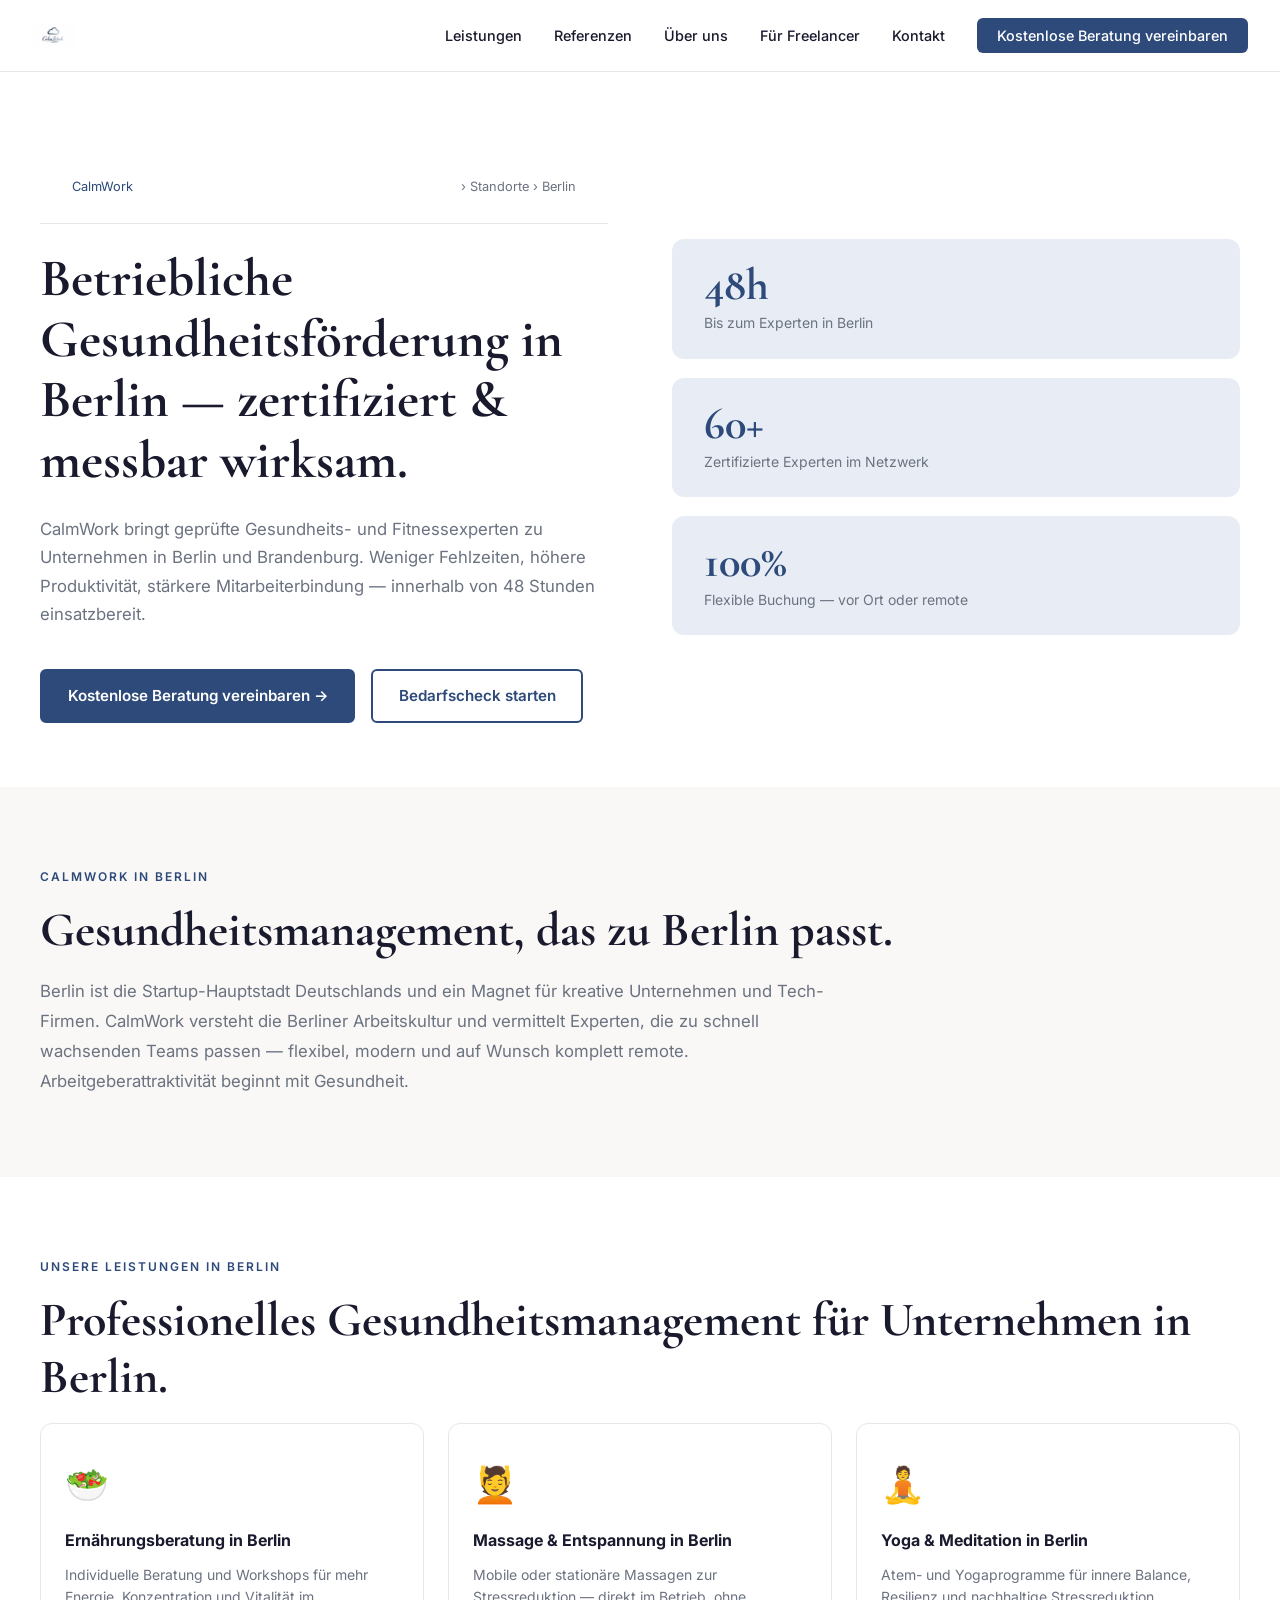
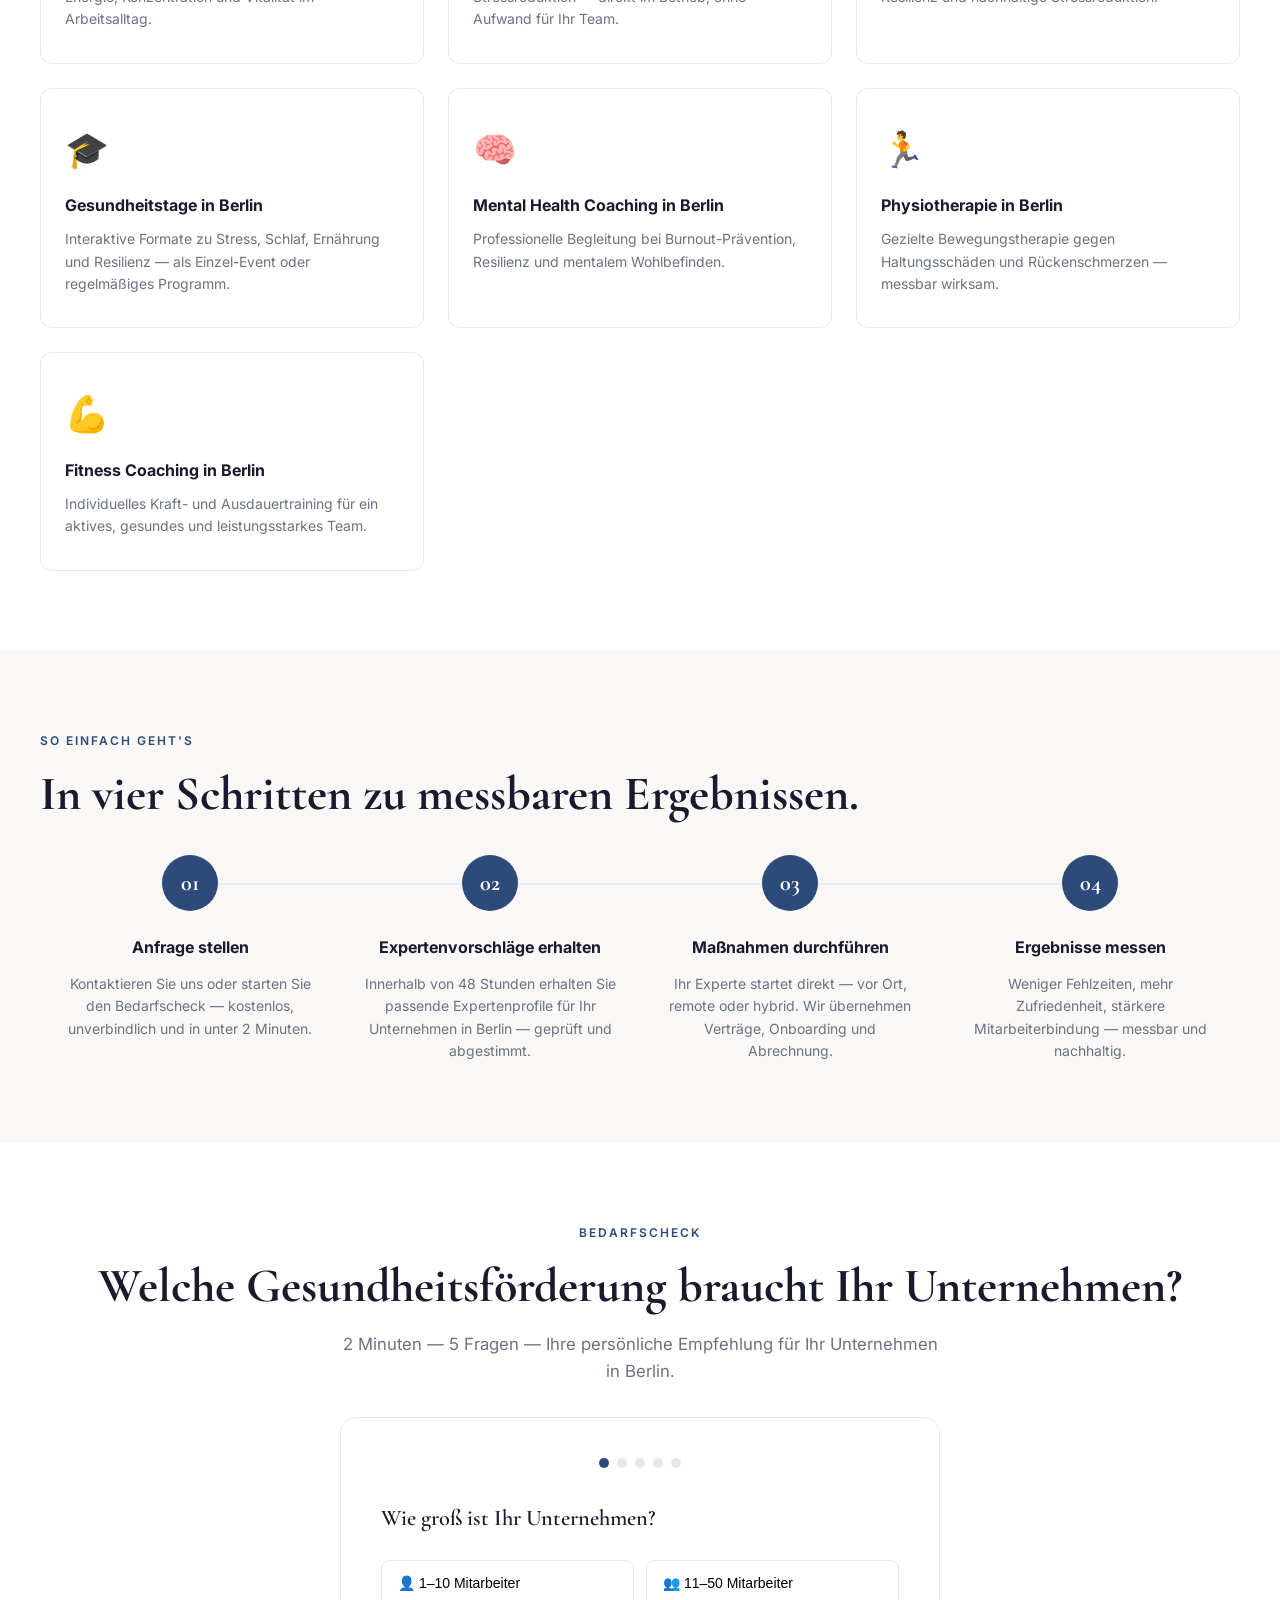
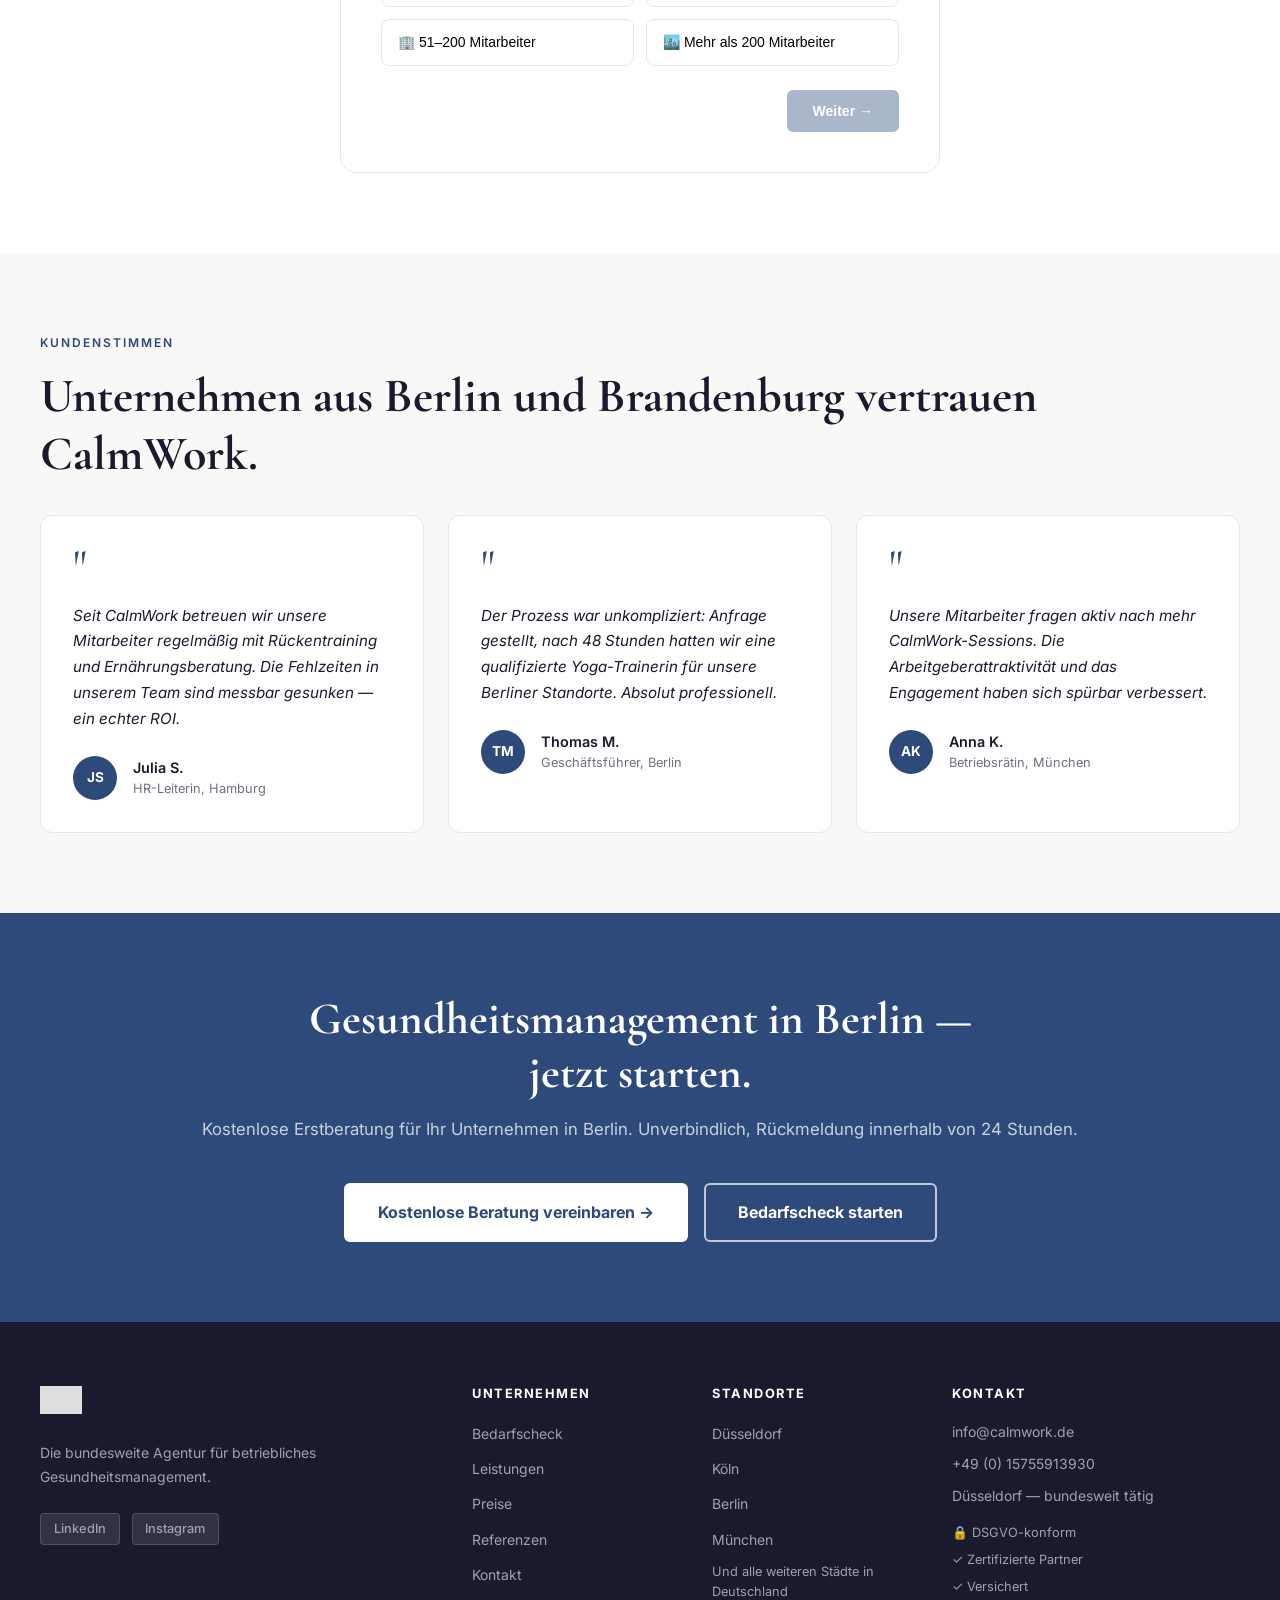
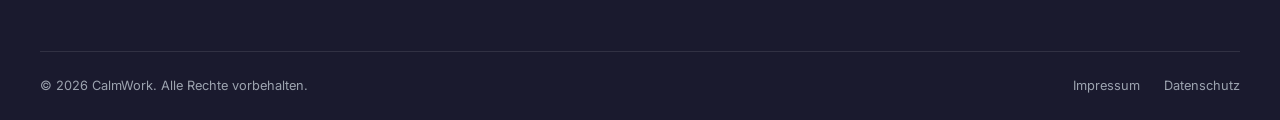
==== commit f912ad32: "Add files via upload" ====
--- a/berlin.html
+++ b/berlin.html
@@ -20,6 +20,8 @@
     a { color: inherit; text-decoration: none; }
     a:focus-visible { outline: 2px solid var(--navy); outline-offset: 2px; border-radius: 2px; }
     img { max-width: 100%; height: auto; }
+    .nav-logo img { height: 28px; width: auto; }
+    .footer-col img { height: 28px; width: auto; }
     nav { position: sticky; top: 0; z-index: 1000; background: var(--bg); border-bottom: 1px solid var(--border); padding: 0 2rem; display: flex; align-items: center; justify-content: space-between; height: 72px; transition: box-shadow 0.2s ease; }
     nav.scrolled { box-shadow: 0 2px 12px rgba(0,0,0,0.08); }
     .nav-logo a { display: flex; align-items: center; }
@@ -145,7 +147,7 @@
 </head>
 <body>
 <nav id="main-nav" role="navigation" aria-label="Hauptnavigation">
-  <div class="nav-logo"><a href="index.html" aria-label="CalmWork Startseite"><img src="./logo.png" height="24" alt="CalmWork"></a></div>
+  <div class="nav-logo"><a href="index.html" aria-label="CalmWork Startseite"><img src="./logo.png" height="10" alt="CalmWork"></a></div>
   <ul class="nav-links">
     <li><a href="index.html#leistungen">Leistungen</a></li><li><a href="index.html#referenzen">Referenzen</a></li><li><a href="index.html#about">Über uns</a></li><li><a href="index.html#freelancer">Für Freelancer</a></li><li><a href="mailto:info@calmwork.de">Kontakt</a></li>
     <li class="nav-cta-wrap"><a href="mailto:info@calmwork.de" class="nav-cta">Kostenlose Beratung vereinbaren</a></li>
@@ -248,7 +250,7 @@
 </main>
 <footer>
   <div class="footer-inner">
-    <div class="footer-col"><a href="index.html" aria-label="CalmWork Startseite"><img src="./logo.png" height="24" alt="CalmWork" style="filter: brightness(0) invert(1) opacity(0.85);"></a><p class="footer-brand-desc">Die bundesweite Agentur für betriebliches Gesundheitsmanagement.</p><div class="footer-socials"><a href="#" class="footer-social-badge">LinkedIn</a><a href="#" class="footer-social-badge">Instagram</a></div></div>
+    <div class="footer-col"><a href="index.html" aria-label="CalmWork Startseite"><img src="./logo.png" height="10" alt="CalmWork" style="filter: brightness(0) invert(1) opacity(0.85);"></a><p class="footer-brand-desc">Die bundesweite Agentur für betriebliches Gesundheitsmanagement.</p><div class="footer-socials"><a href="#" class="footer-social-badge">LinkedIn</a><a href="#" class="footer-social-badge">Instagram</a></div></div>
     <div class="footer-col"><h4>Unternehmen</h4><ul class="footer-links"><li><a href="index.html#quiz">Bedarfscheck</a></li><li><a href="index.html#leistungen">Leistungen</a></li><li><a href="index.html#preise">Preise</a></li><li><a href="index.html#referenzen">Referenzen</a></li><li><a href="mailto:info@calmwork.de">Kontakt</a></li></ul></div>
     <div class="footer-col"><h4>Standorte</h4><ul class="footer-links"><li><a href="duesseldorf.html">Düsseldorf</a></li><li><a href="koeln.html">Köln</a></li><li><a href="berlin.html">Berlin</a></li><li><a href="muenchen.html">München</a></li><li style="color:var(--footer-text);font-size:0.8rem;">Und alle weiteren Städte in Deutschland</li></ul></div>
     <div class="footer-col"><h4>Kontakt</h4><div class="footer-contact-item"><a href="mailto:info@calmwork.de">info@calmwork.de</a></div><div class="footer-contact-item"><a href="tel:+4915755913930">+49 (0) 15755913930</a></div><div class="footer-contact-item">Düsseldorf — bundesweit tätig</div><div class="footer-trust"><div class="footer-trust-item">🔒 DSGVO-konform</div><div class="footer-trust-item">✓ Zertifizierte Partner</div><div class="footer-trust-item">✓ Versichert</div></div></div>
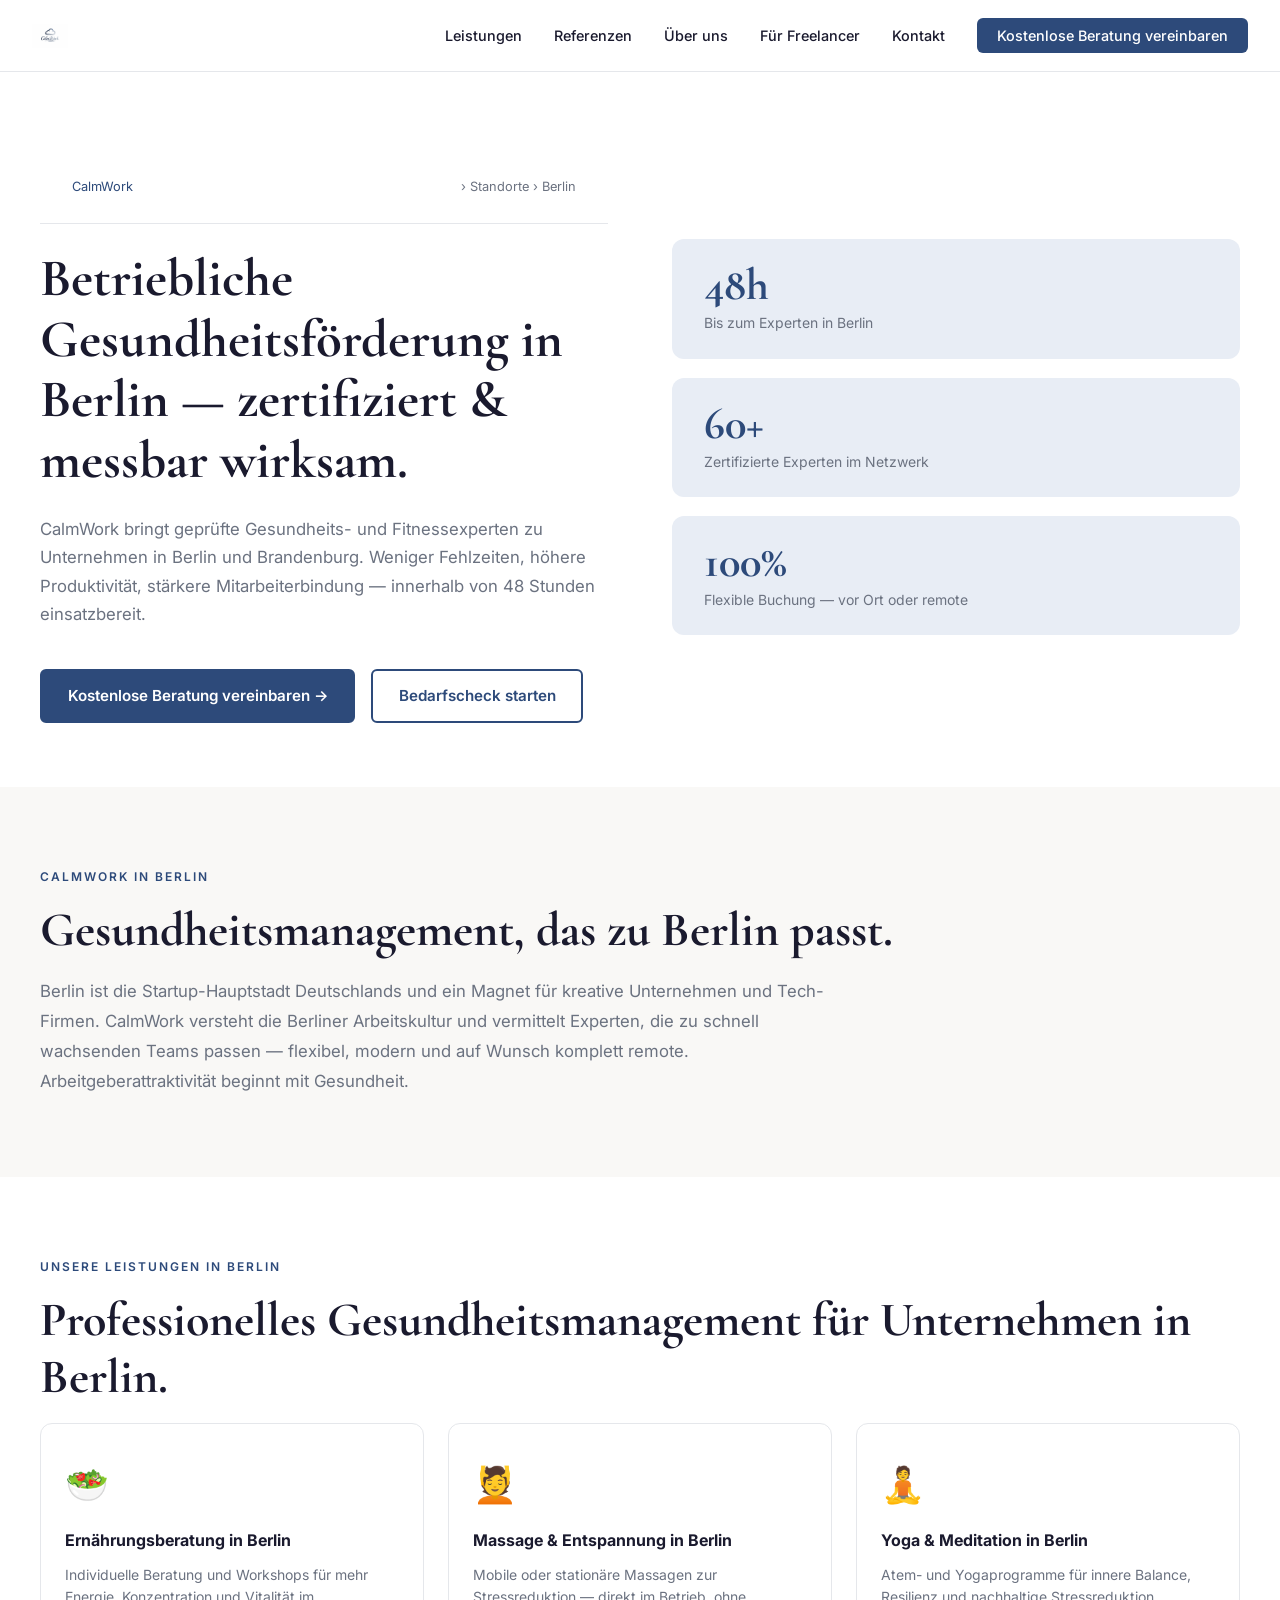
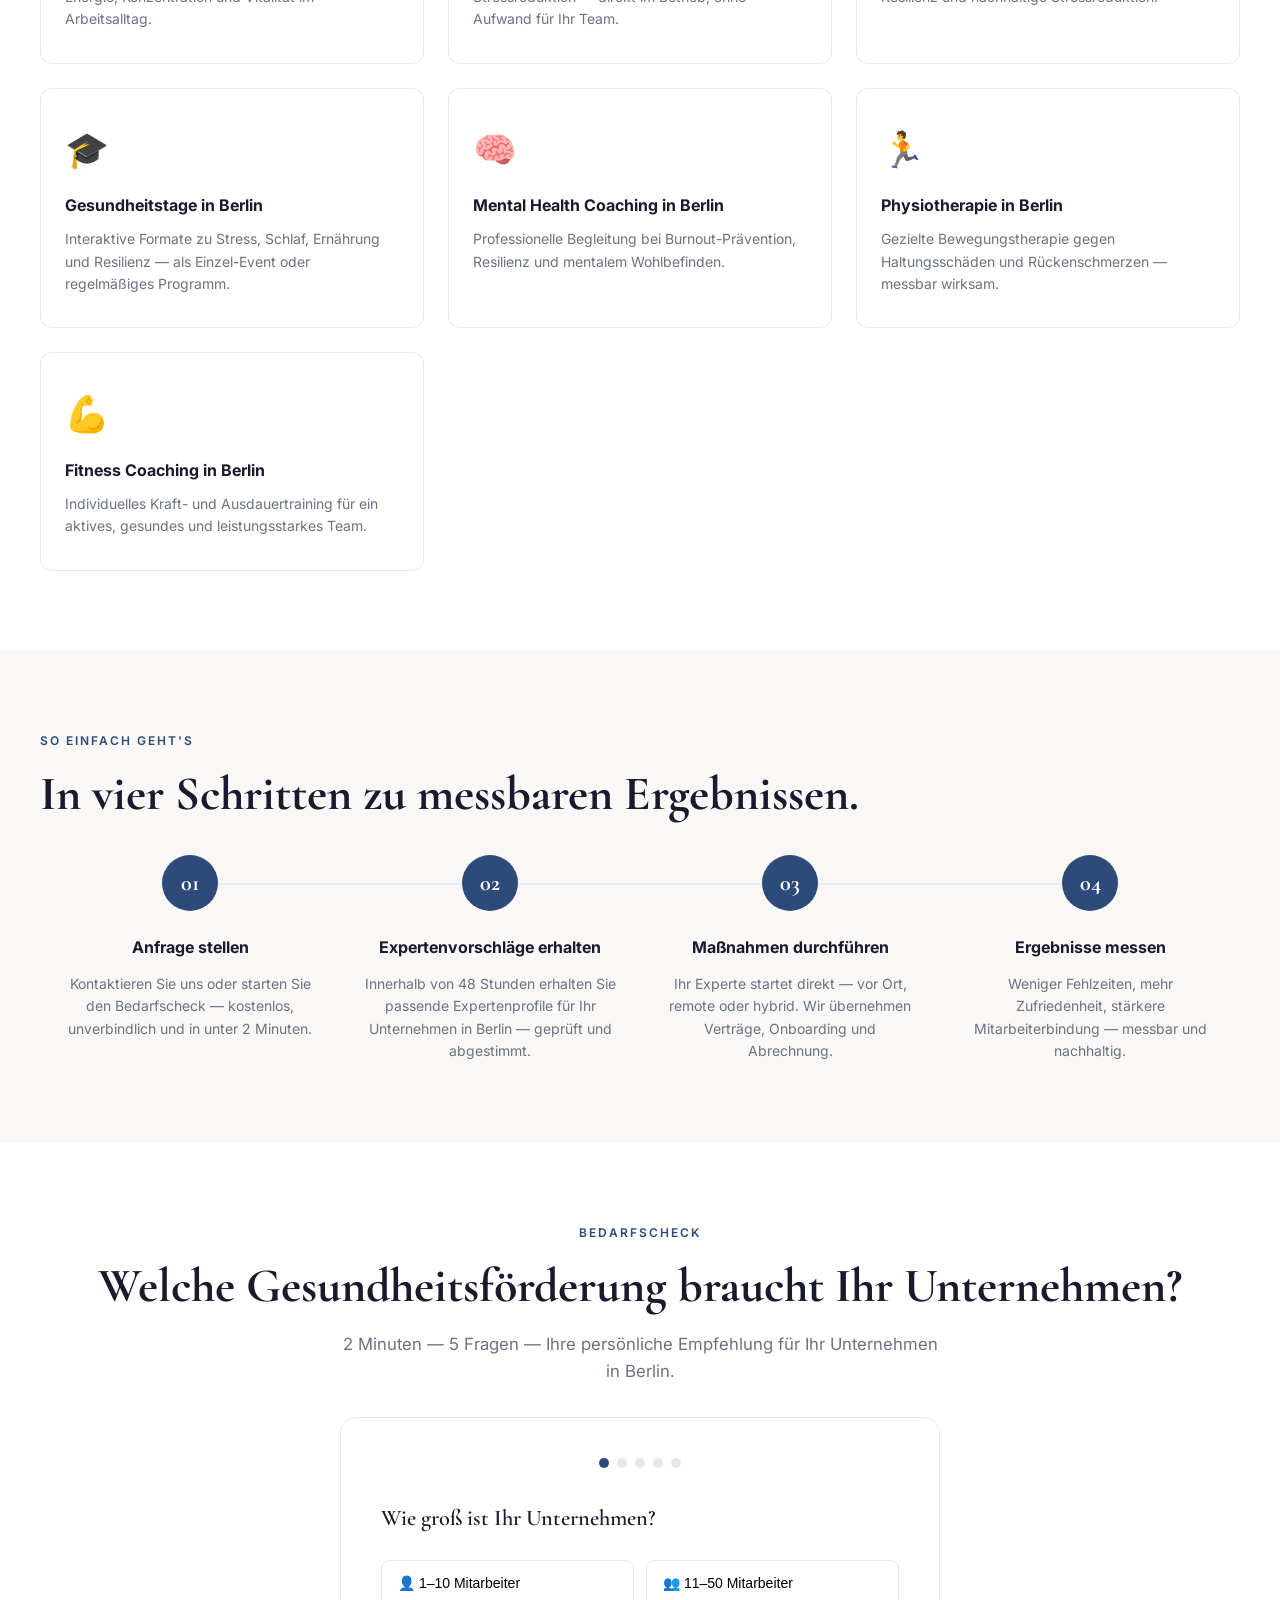
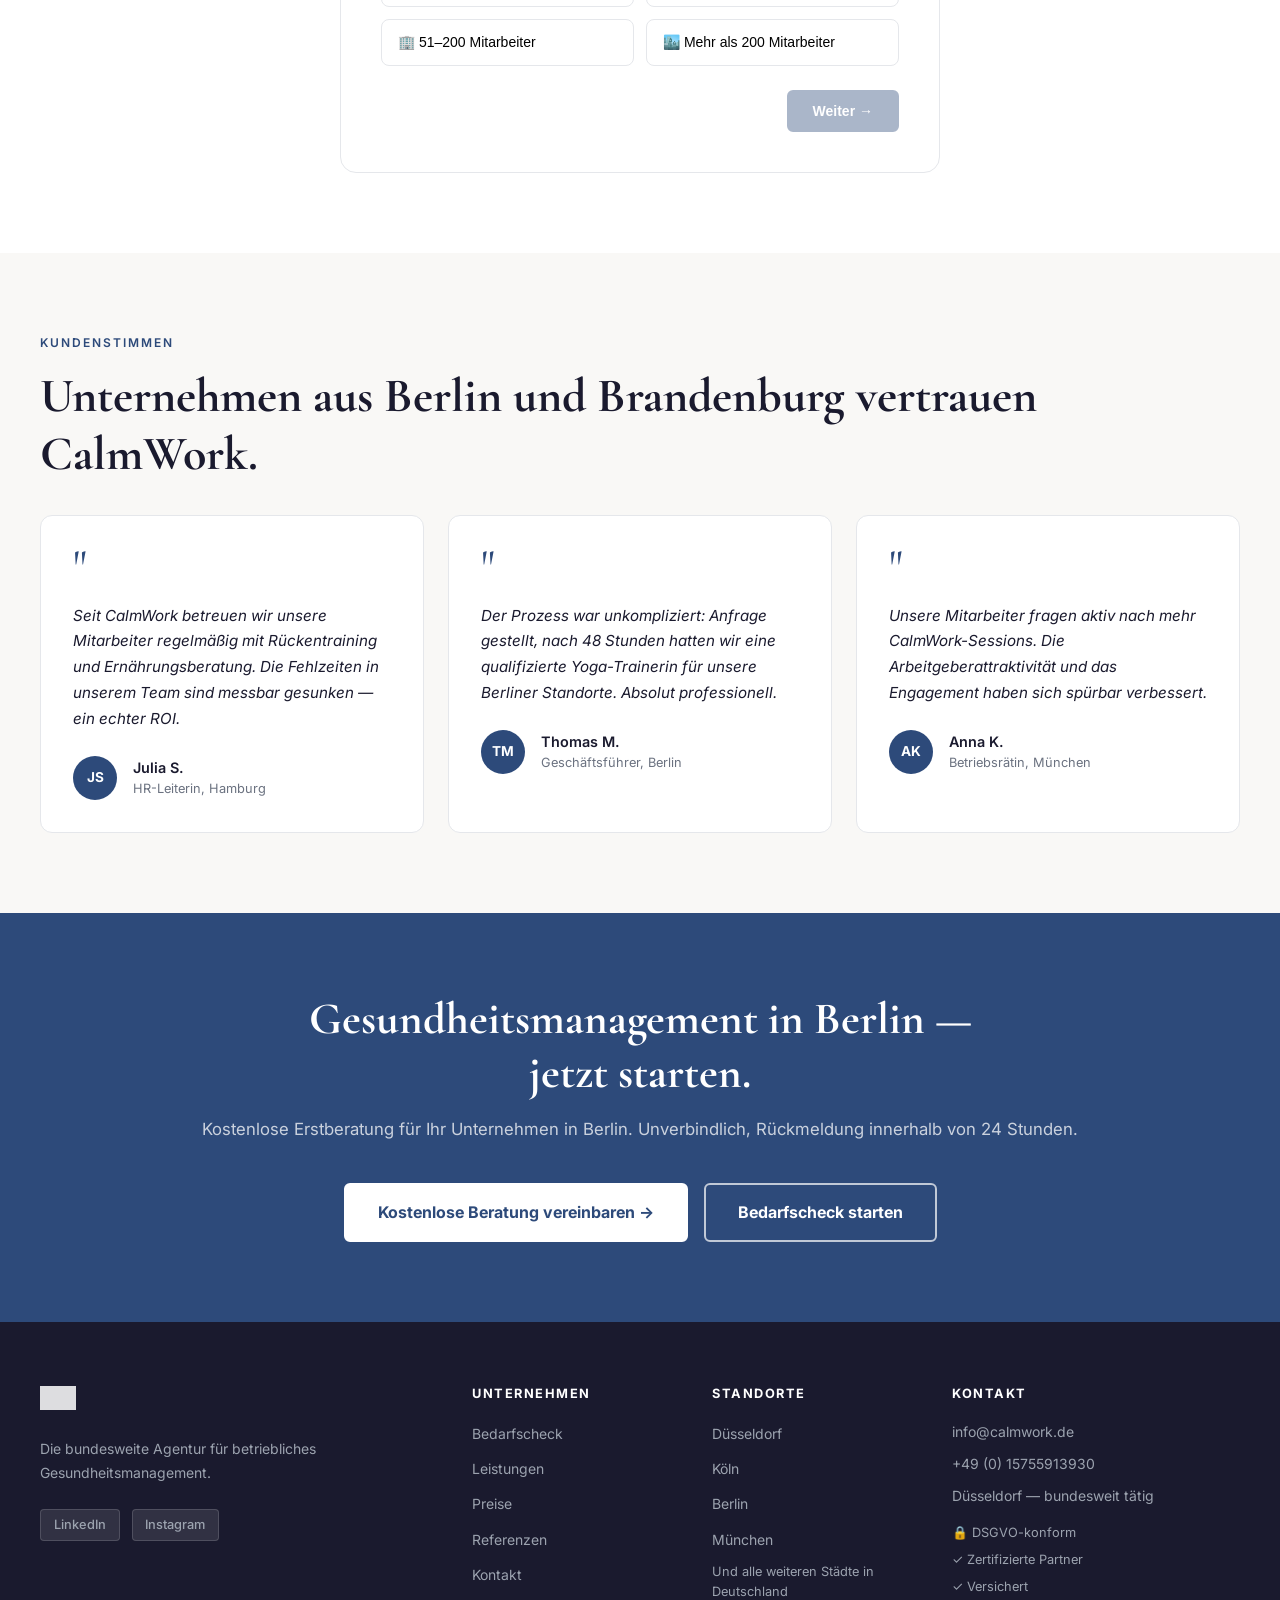
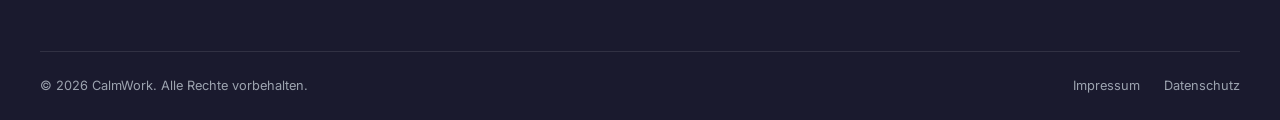
==== commit 1d464c0b: "Add files via upload" ====
--- a/berlin.html
+++ b/berlin.html
@@ -20,8 +20,8 @@
     a { color: inherit; text-decoration: none; }
     a:focus-visible { outline: 2px solid var(--navy); outline-offset: 2px; border-radius: 2px; }
     img { max-width: 100%; height: auto; }
-    .nav-logo img { height: 28px; width: auto; }
-    .footer-col img { height: 28px; width: auto; }
+    .nav-logo img { height: 24px; width: auto; }
+    .footer-col img { height: 24px; width: auto; }
     nav { position: sticky; top: 0; z-index: 1000; background: var(--bg); border-bottom: 1px solid var(--border); padding: 0 2rem; display: flex; align-items: center; justify-content: space-between; height: 72px; transition: box-shadow 0.2s ease; }
     nav.scrolled { box-shadow: 0 2px 12px rgba(0,0,0,0.08); }
     .nav-logo a { display: flex; align-items: center; }
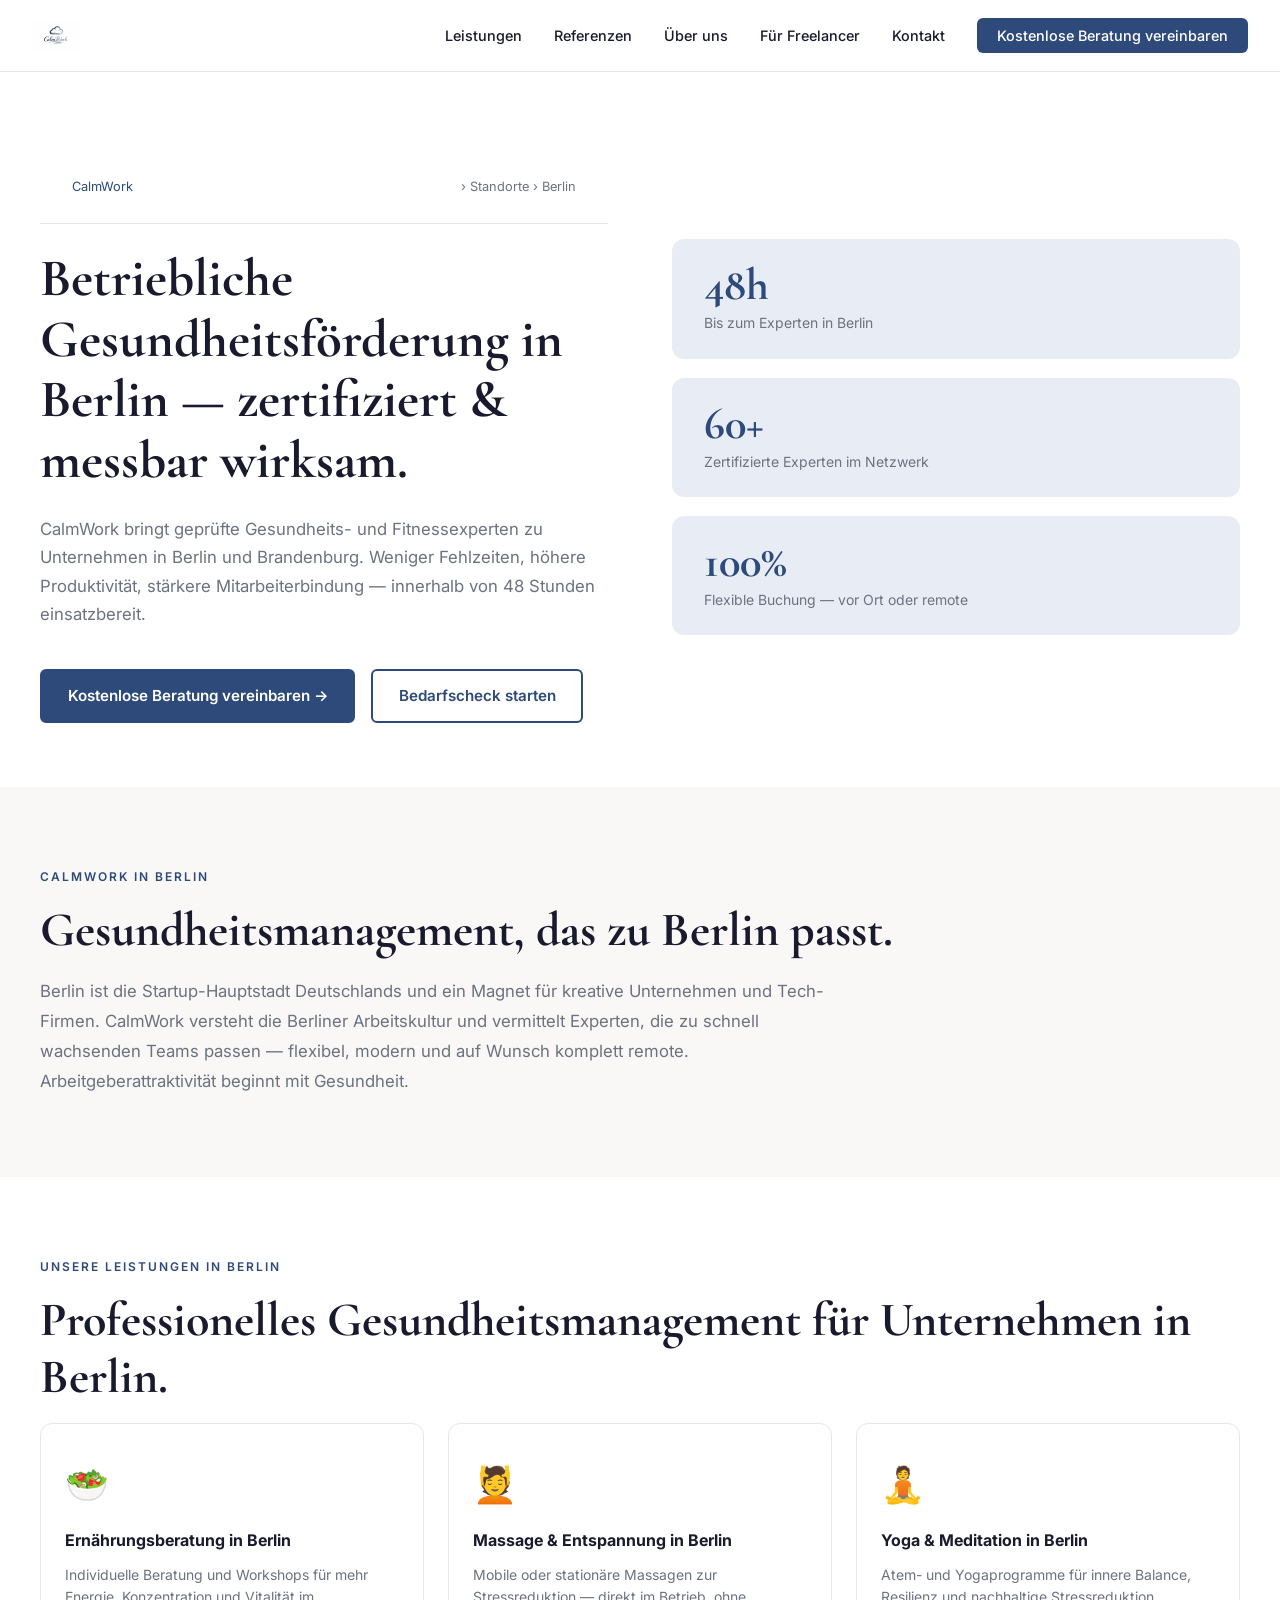
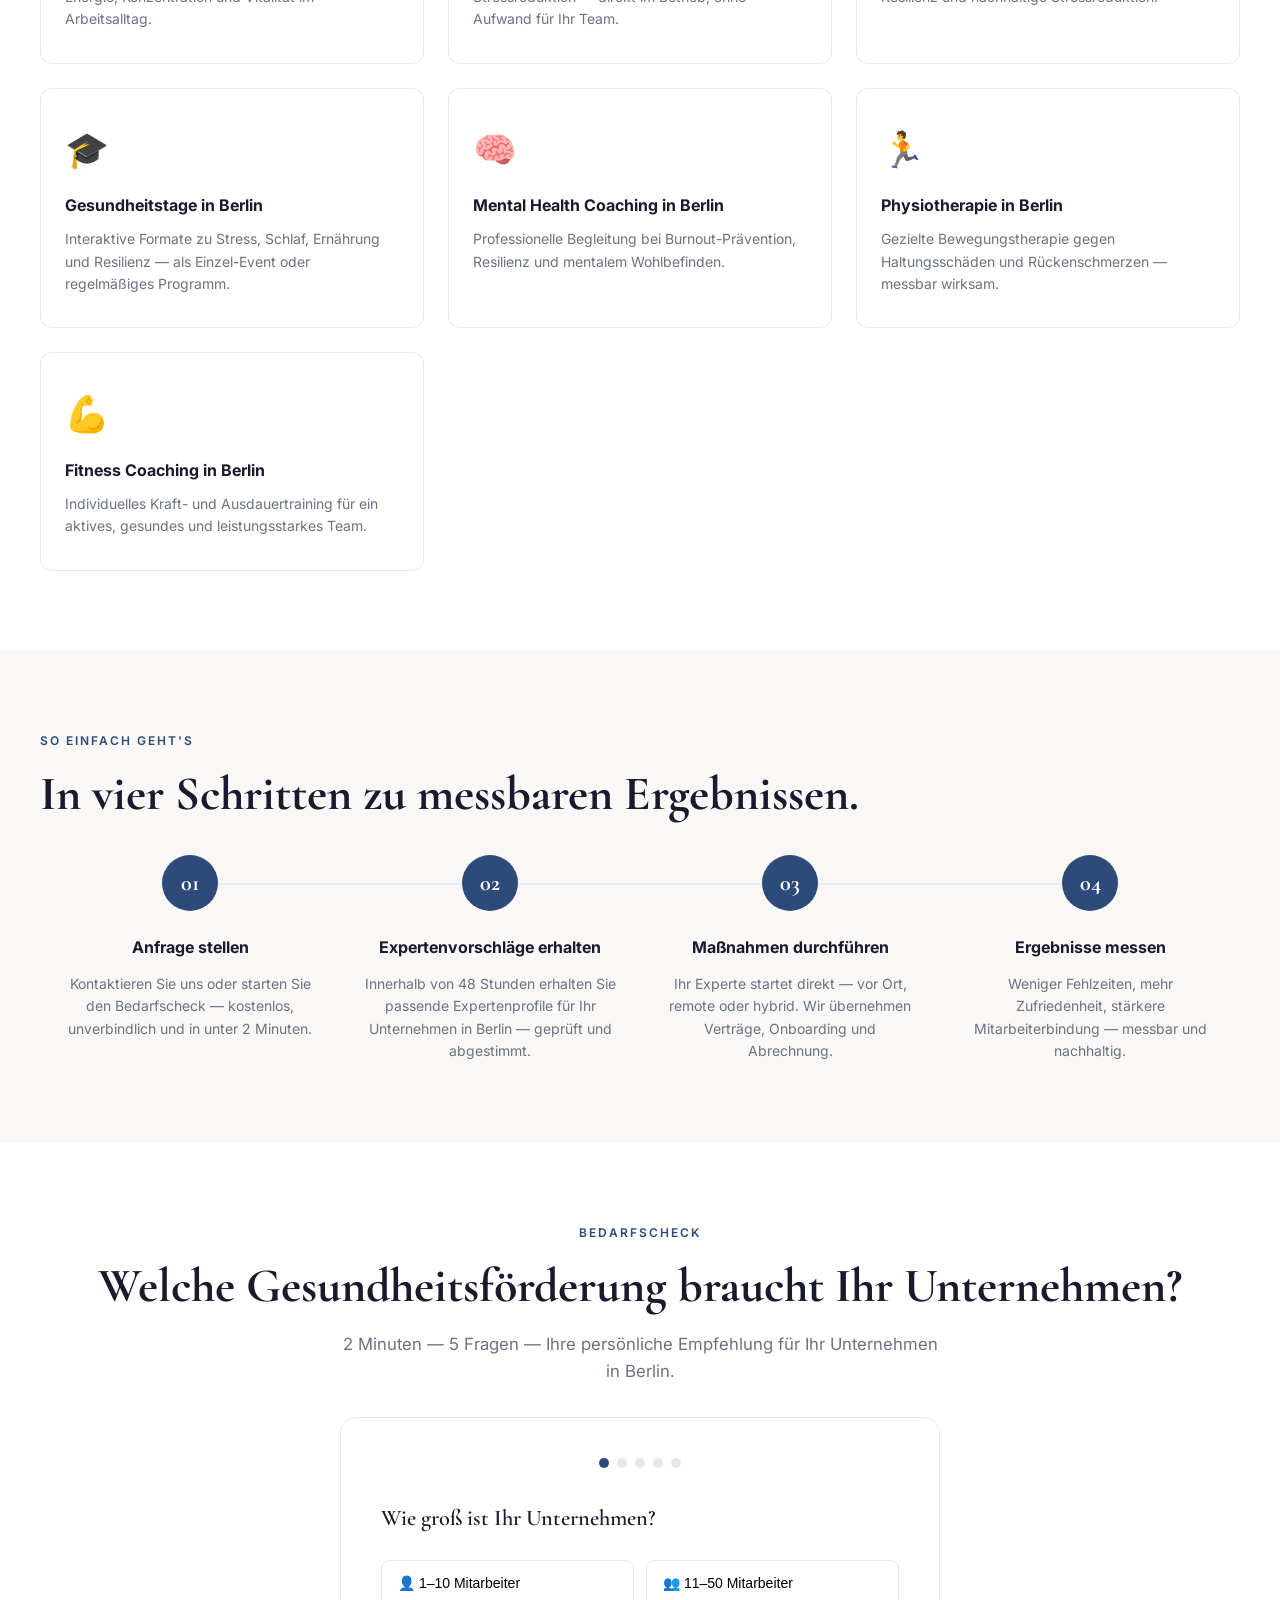
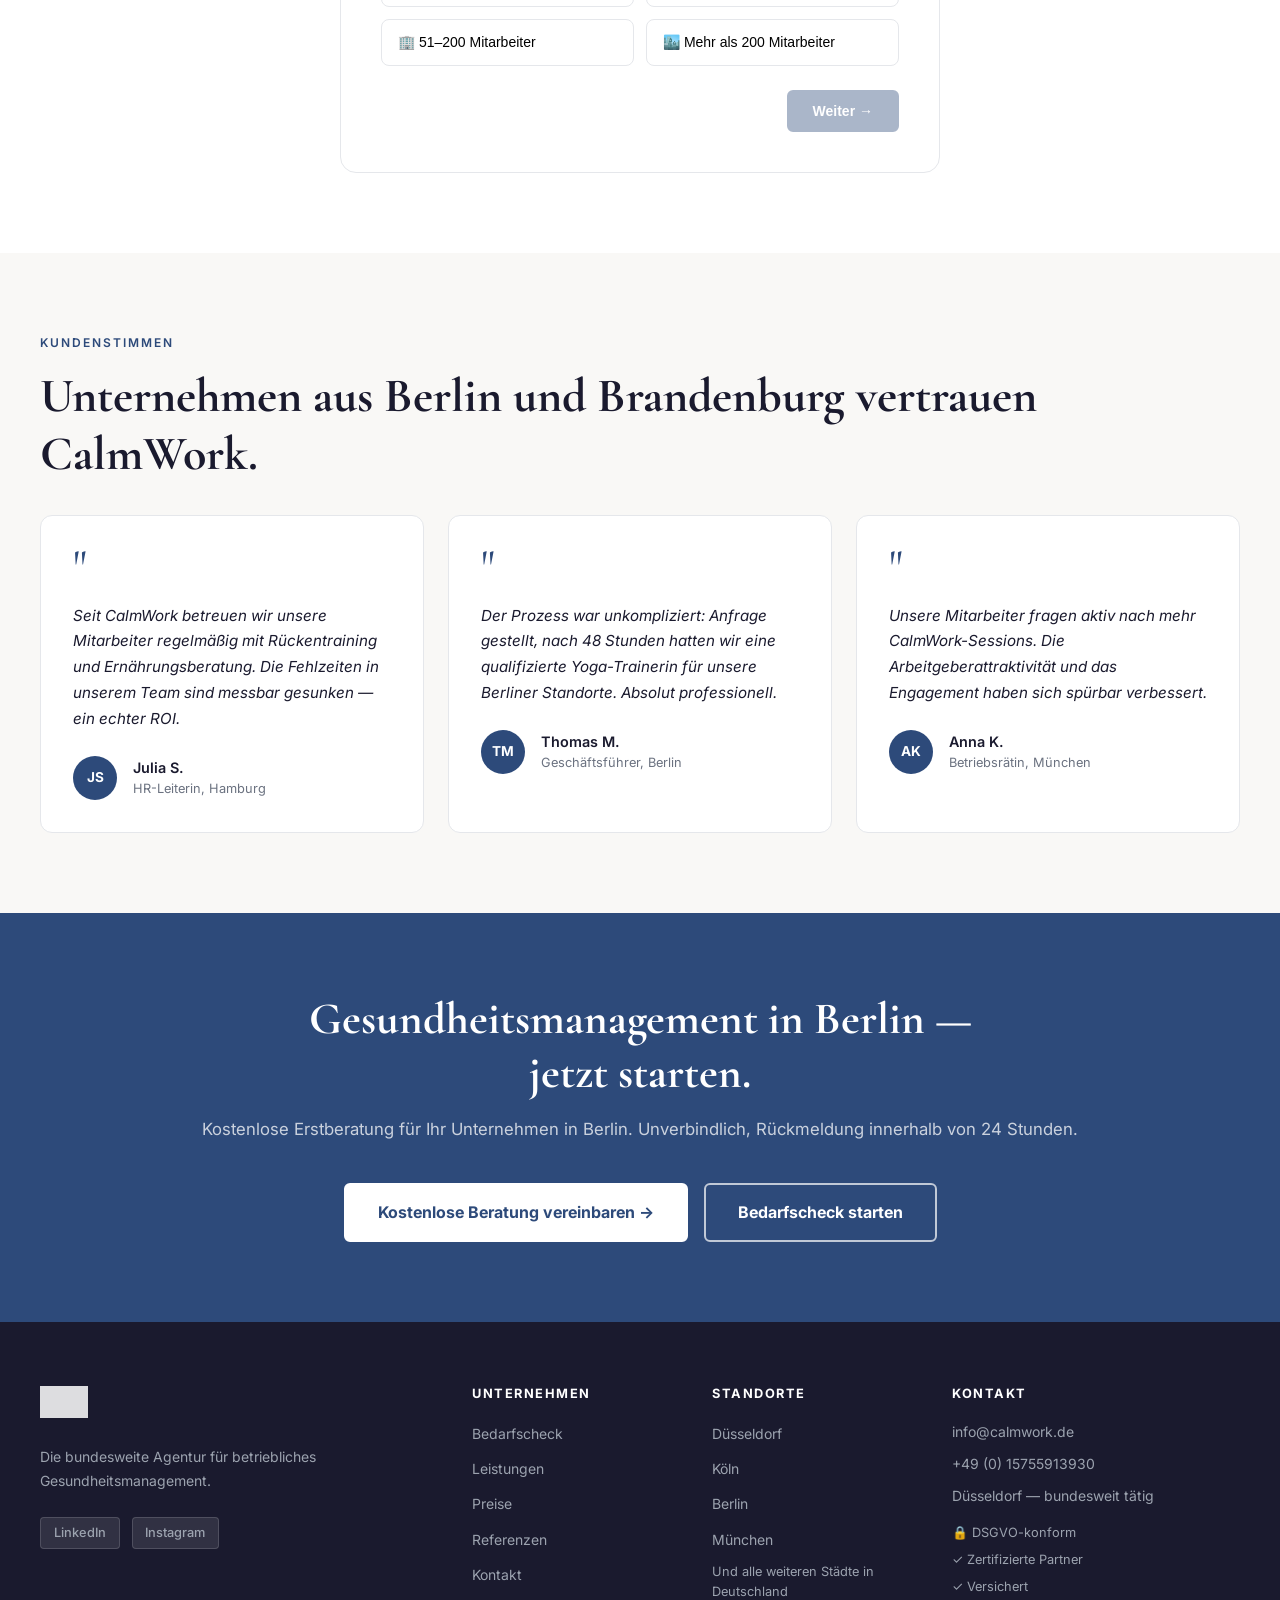
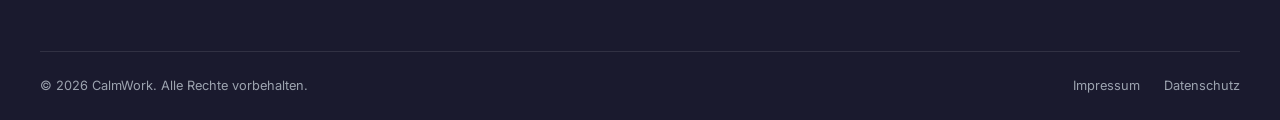
==== commit bcd31fcb: "Add files via upload" ====
--- a/berlin.html
+++ b/berlin.html
@@ -20,8 +20,8 @@
     a { color: inherit; text-decoration: none; }
     a:focus-visible { outline: 2px solid var(--navy); outline-offset: 2px; border-radius: 2px; }
     img { max-width: 100%; height: auto; }
-    .nav-logo img { height: 24px; width: auto; }
-    .footer-col img { height: 24px; width: auto; }
+    .nav-logo img { height: 32px; width: auto; }
+    .footer-col img { height: 32px; width: auto; }
     nav { position: sticky; top: 0; z-index: 1000; background: var(--bg); border-bottom: 1px solid var(--border); padding: 0 2rem; display: flex; align-items: center; justify-content: space-between; height: 72px; transition: box-shadow 0.2s ease; }
     nav.scrolled { box-shadow: 0 2px 12px rgba(0,0,0,0.08); }
     .nav-logo a { display: flex; align-items: center; }
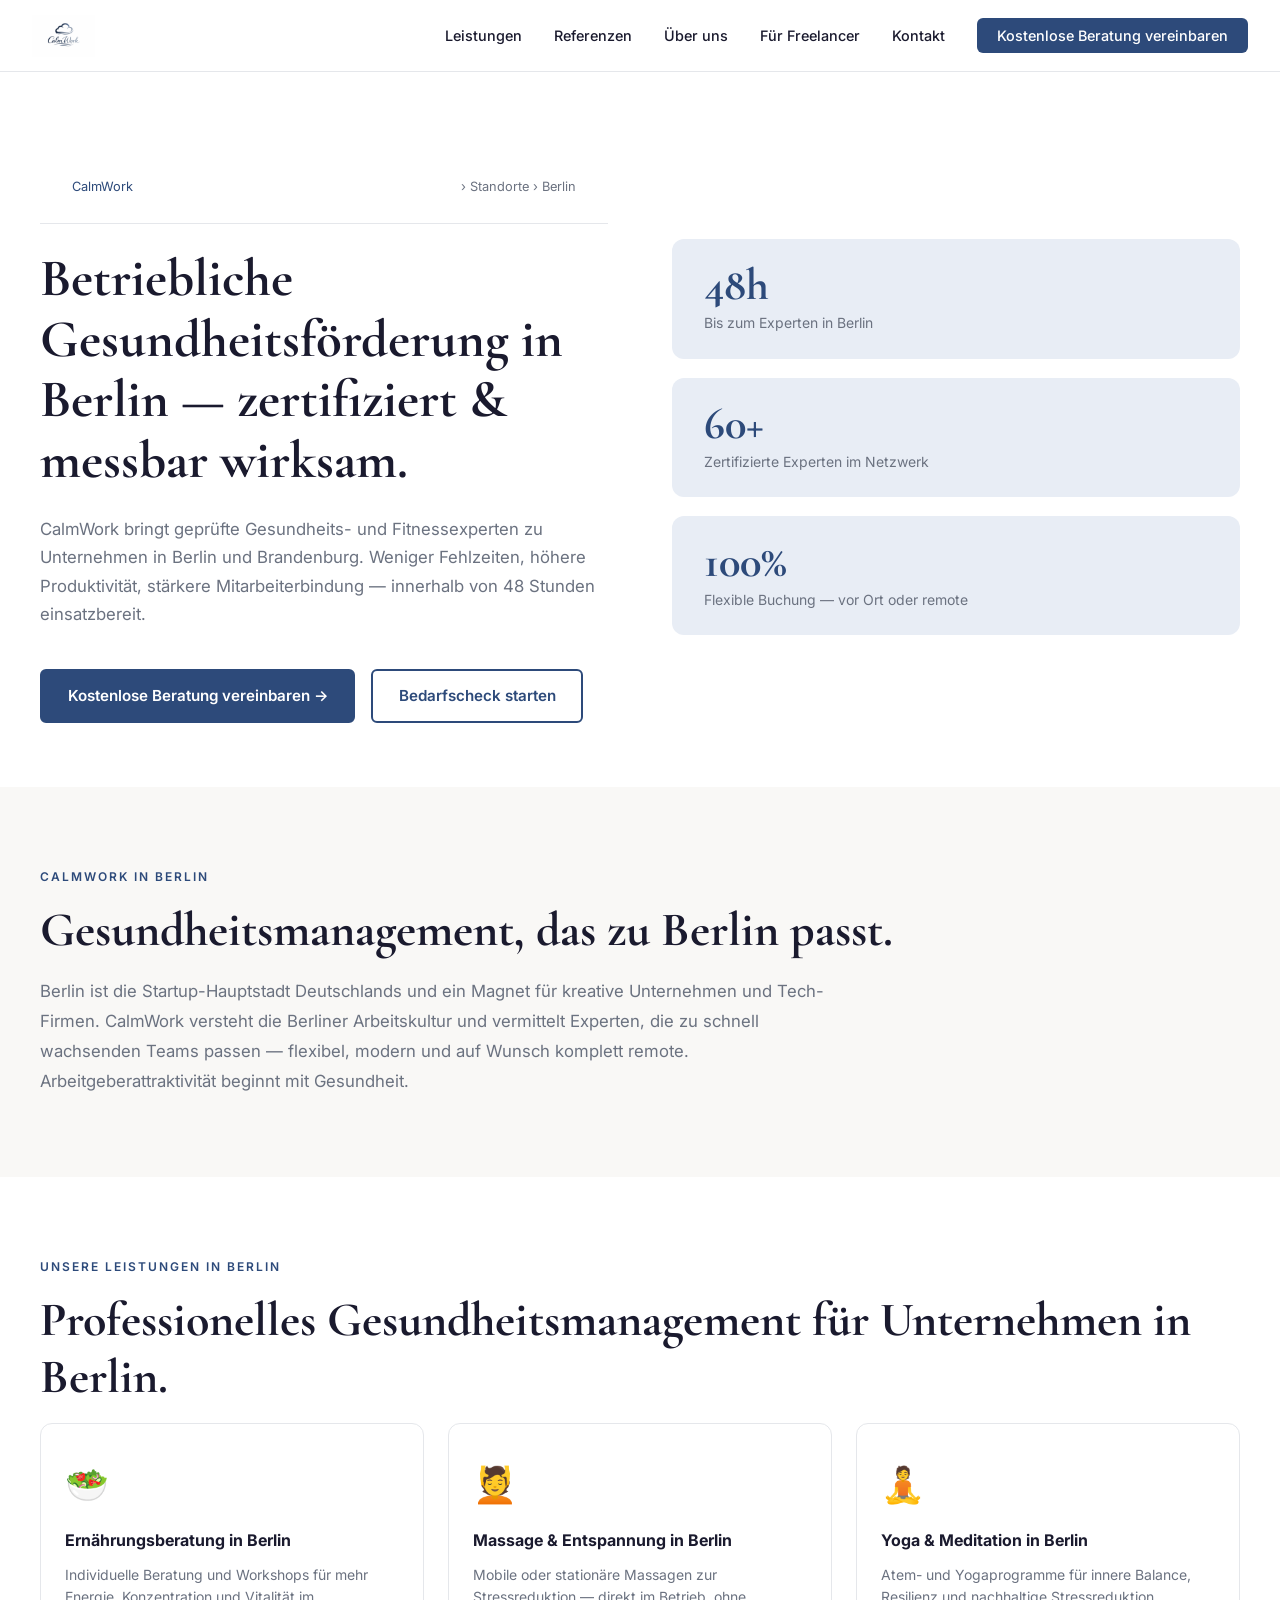
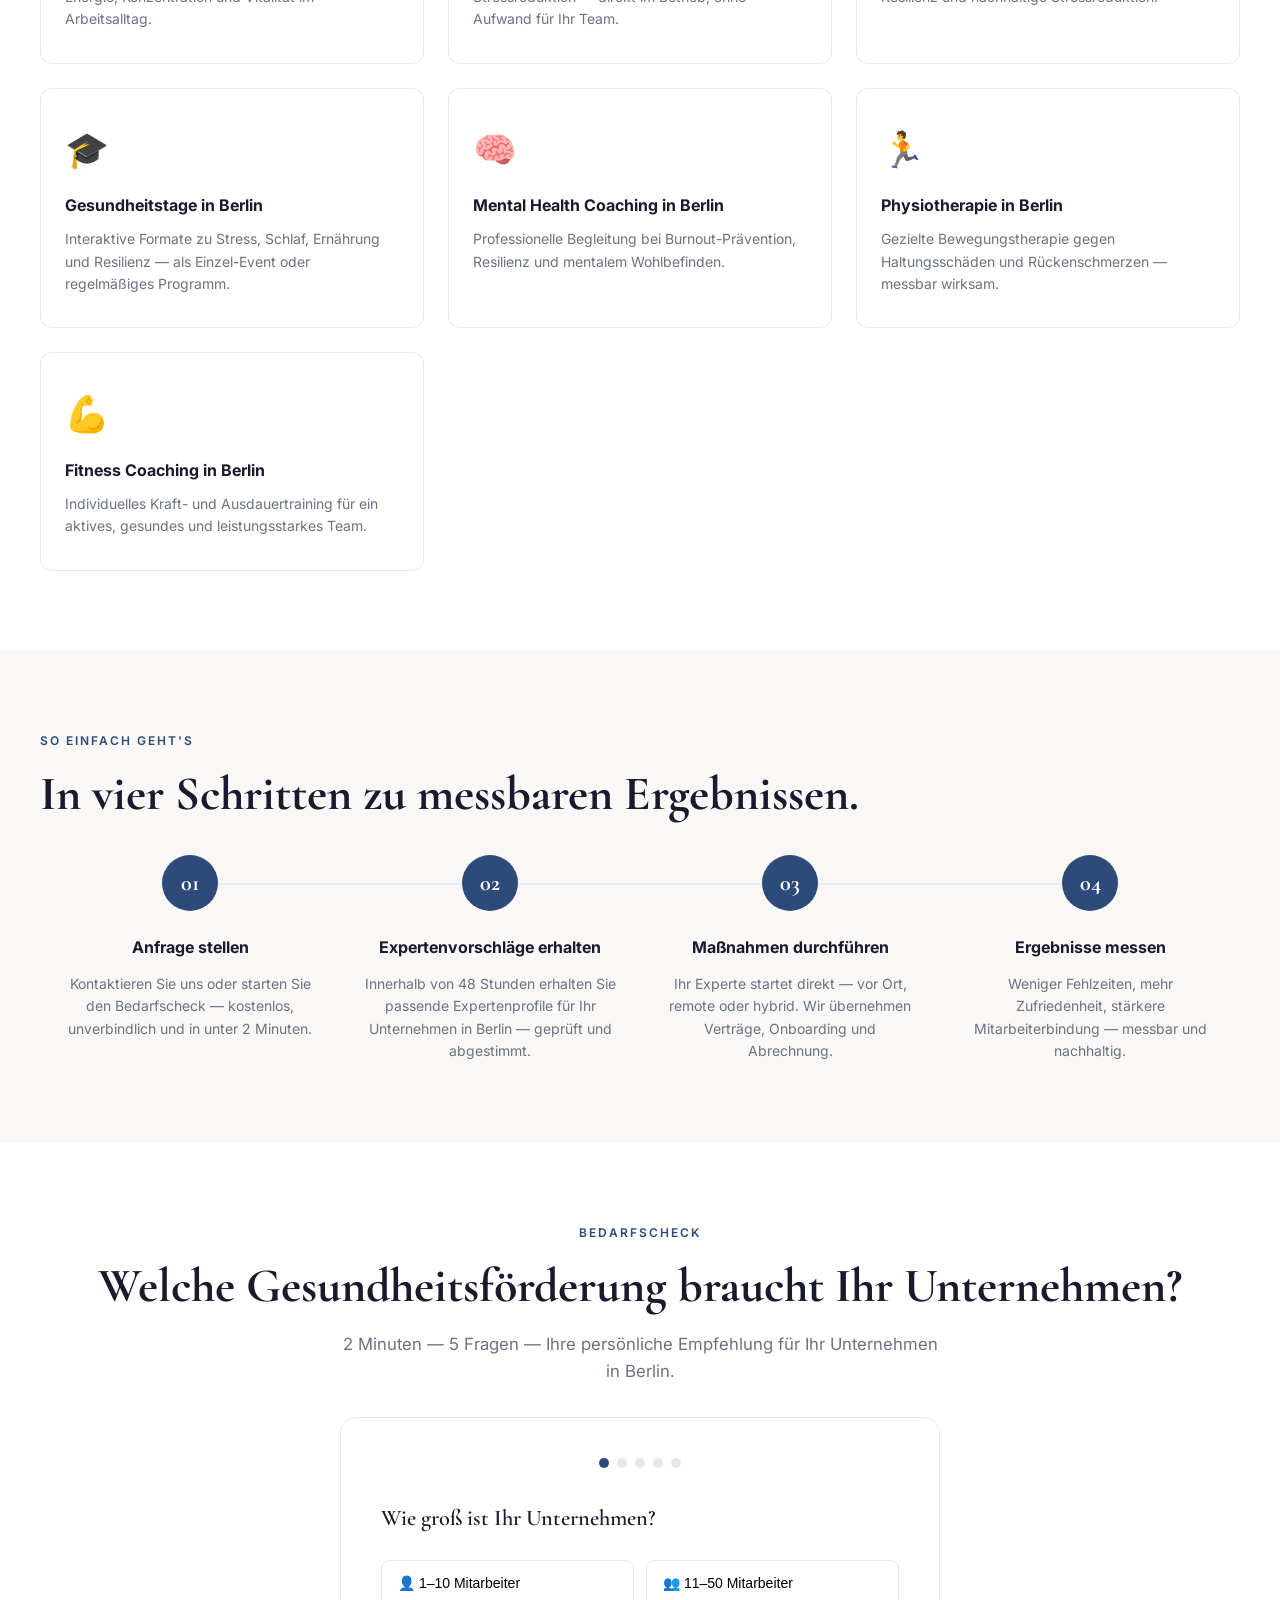
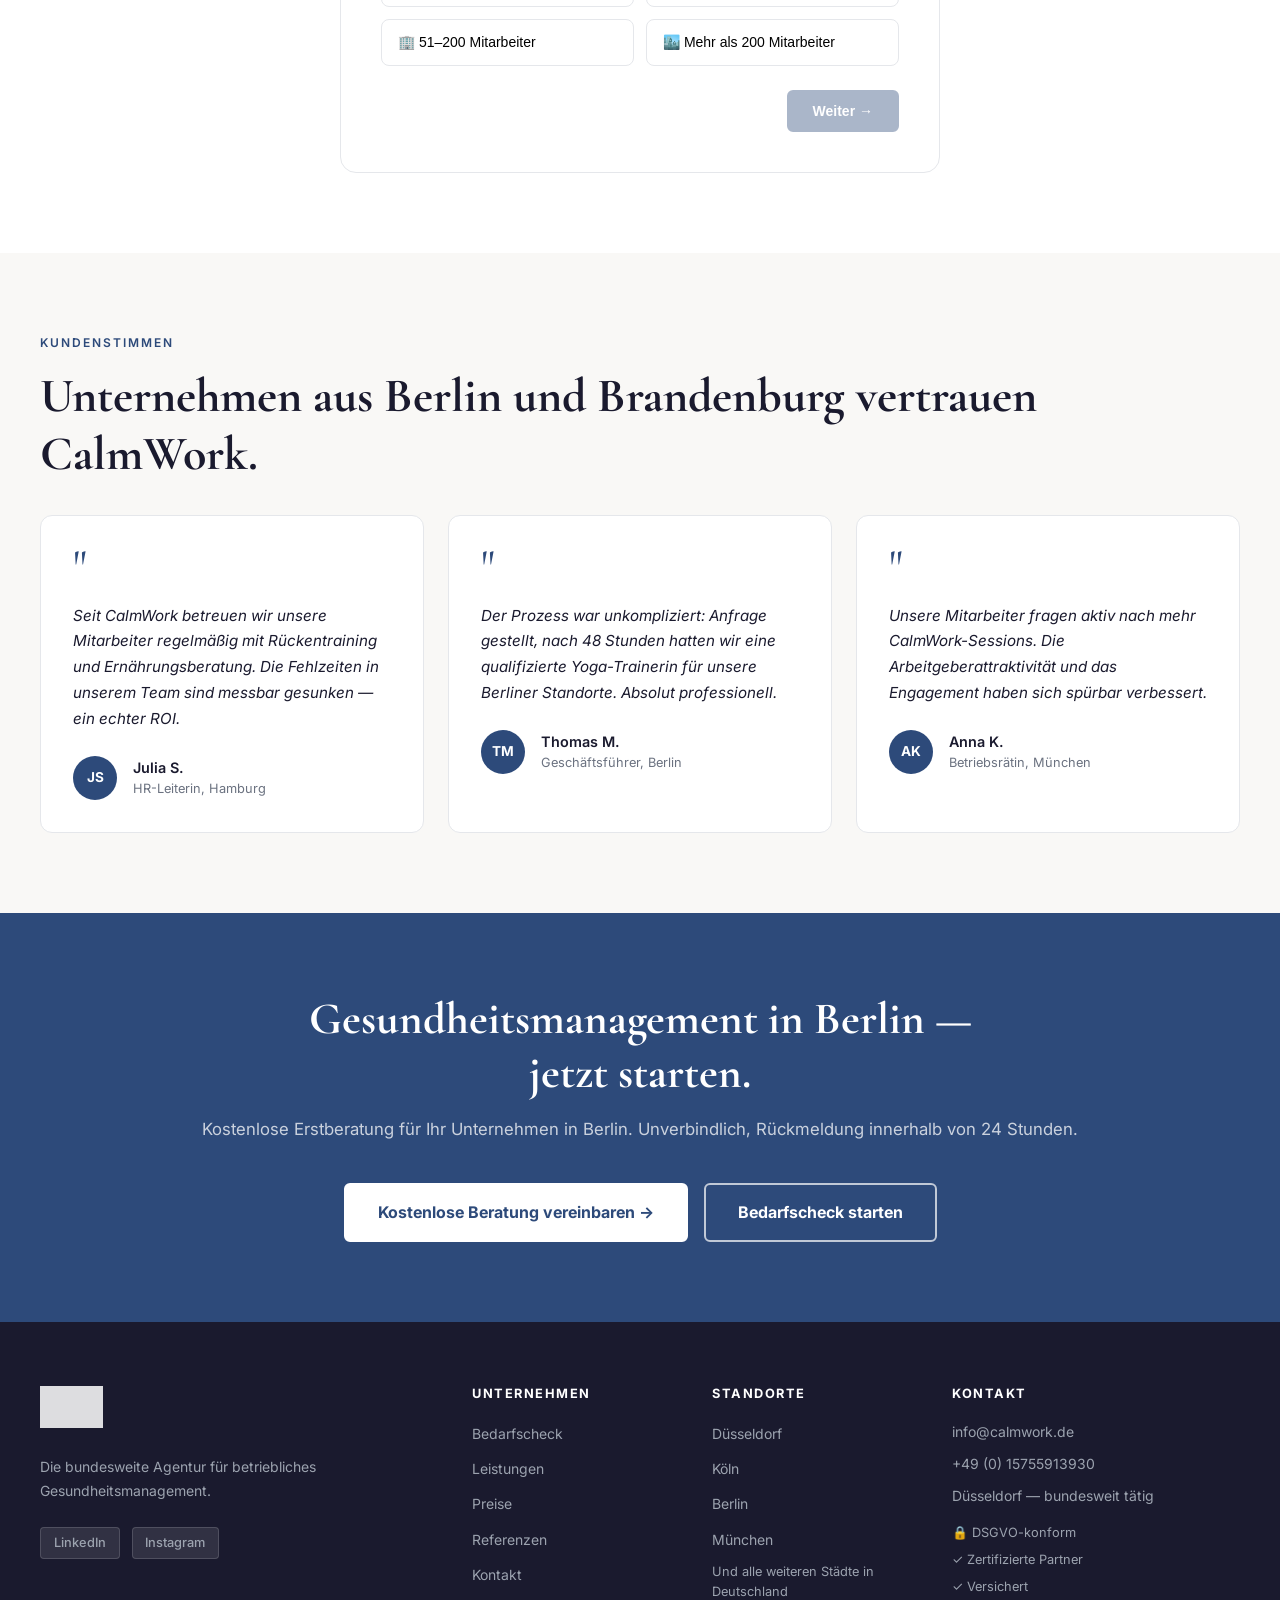
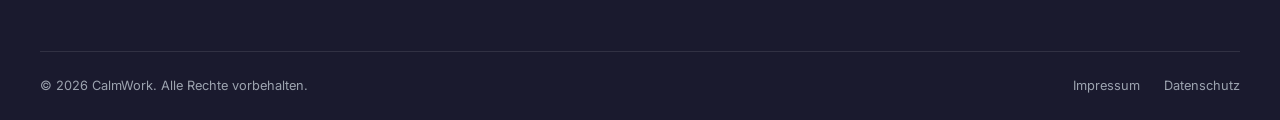
==== commit de957355: "Add files via upload" ====
--- a/berlin.html
+++ b/berlin.html
@@ -20,8 +20,8 @@
     a { color: inherit; text-decoration: none; }
     a:focus-visible { outline: 2px solid var(--navy); outline-offset: 2px; border-radius: 2px; }
     img { max-width: 100%; height: auto; }
-    .nav-logo img { height: 32px; width: auto; }
-    .footer-col img { height: 32px; width: auto; }
+    .nav-logo img { height: 42px; width: auto; }
+    .footer-col img { height: 42px; width: auto; }
     nav { position: sticky; top: 0; z-index: 1000; background: var(--bg); border-bottom: 1px solid var(--border); padding: 0 2rem; display: flex; align-items: center; justify-content: space-between; height: 72px; transition: box-shadow 0.2s ease; }
     nav.scrolled { box-shadow: 0 2px 12px rgba(0,0,0,0.08); }
     .nav-logo a { display: flex; align-items: center; }
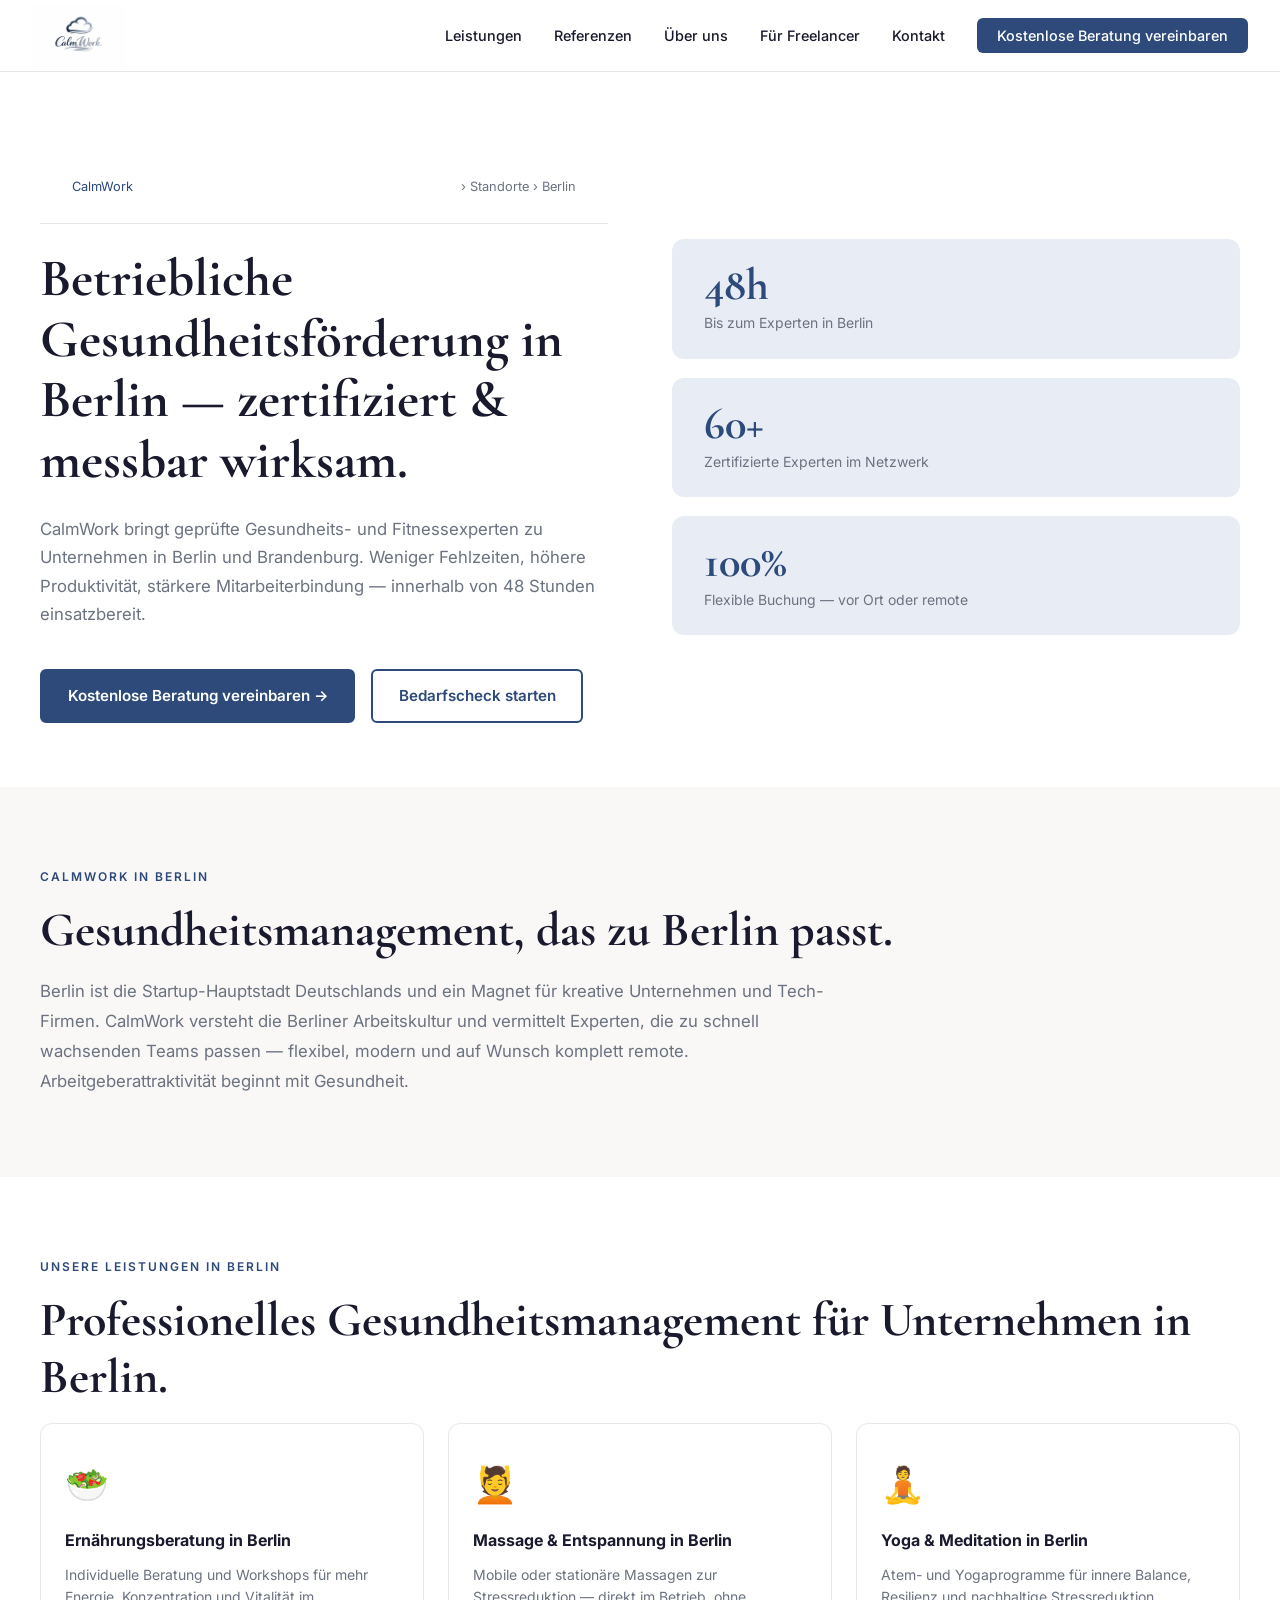
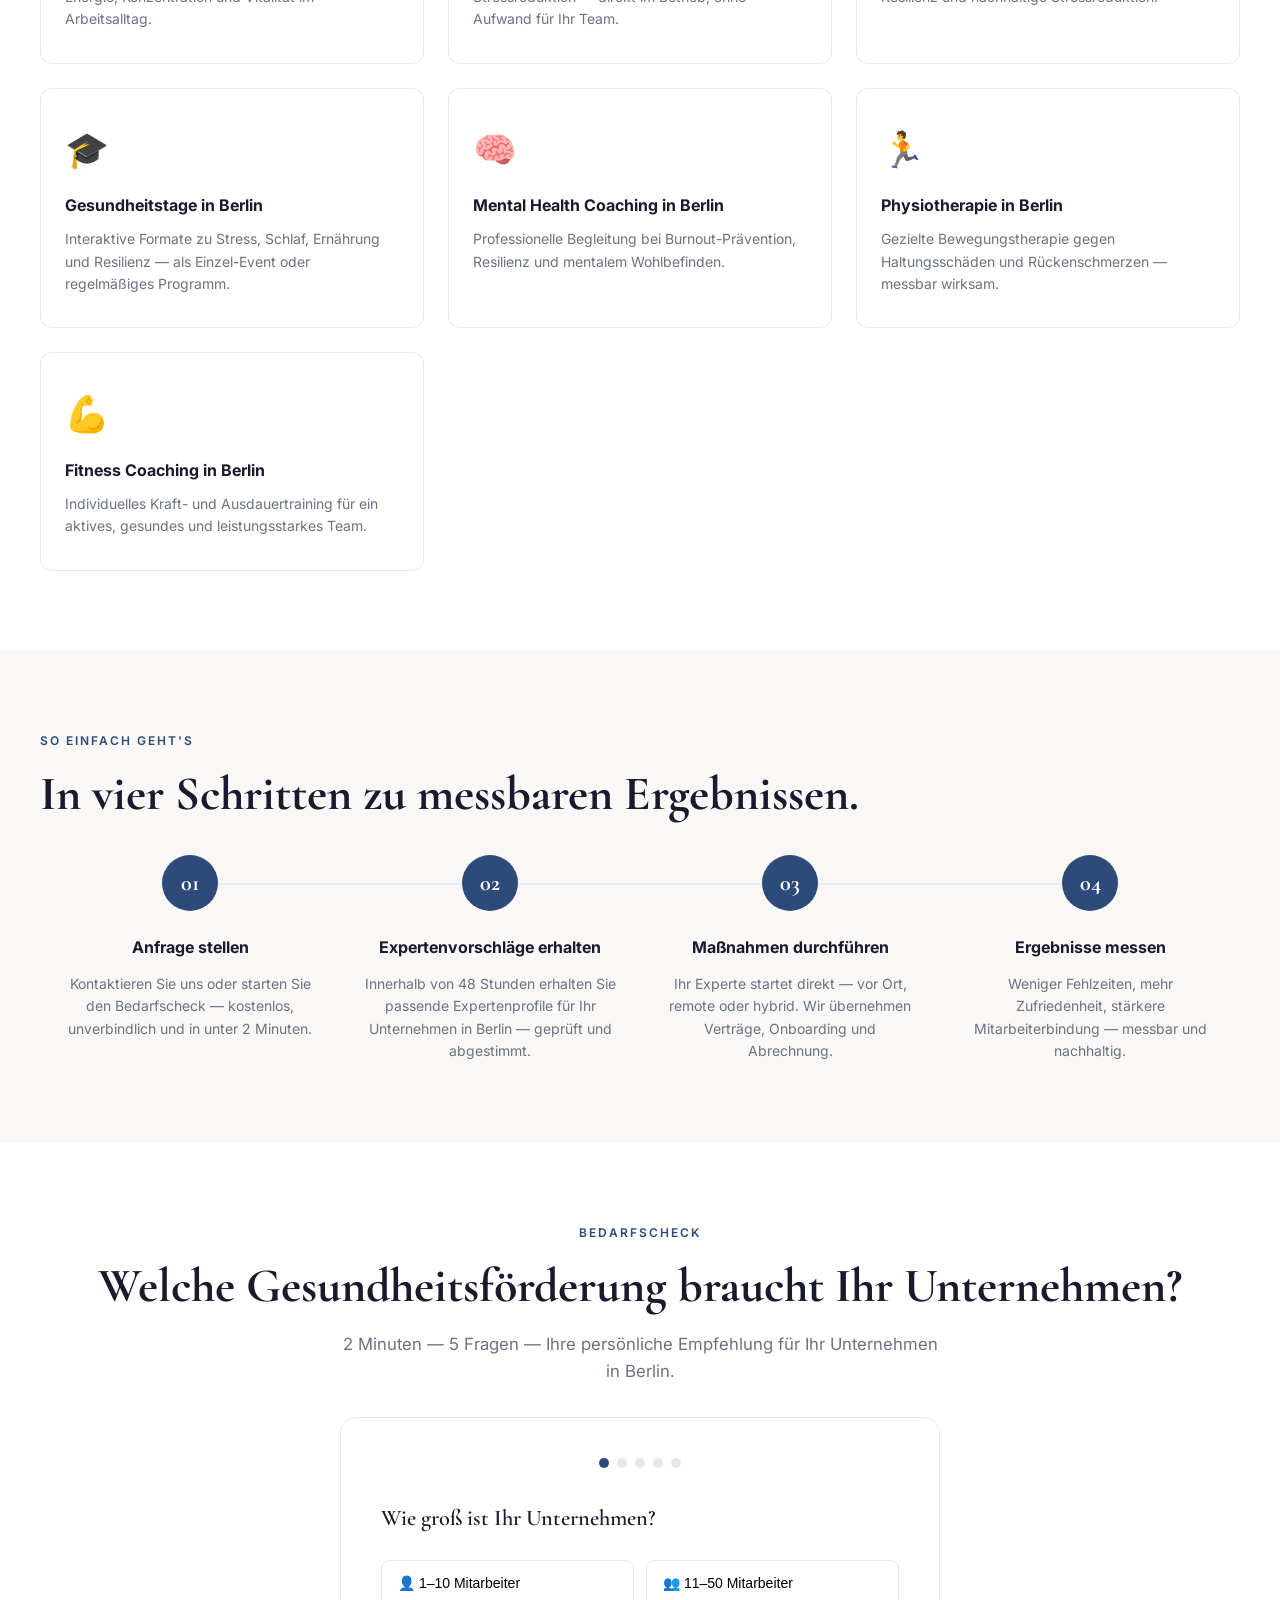
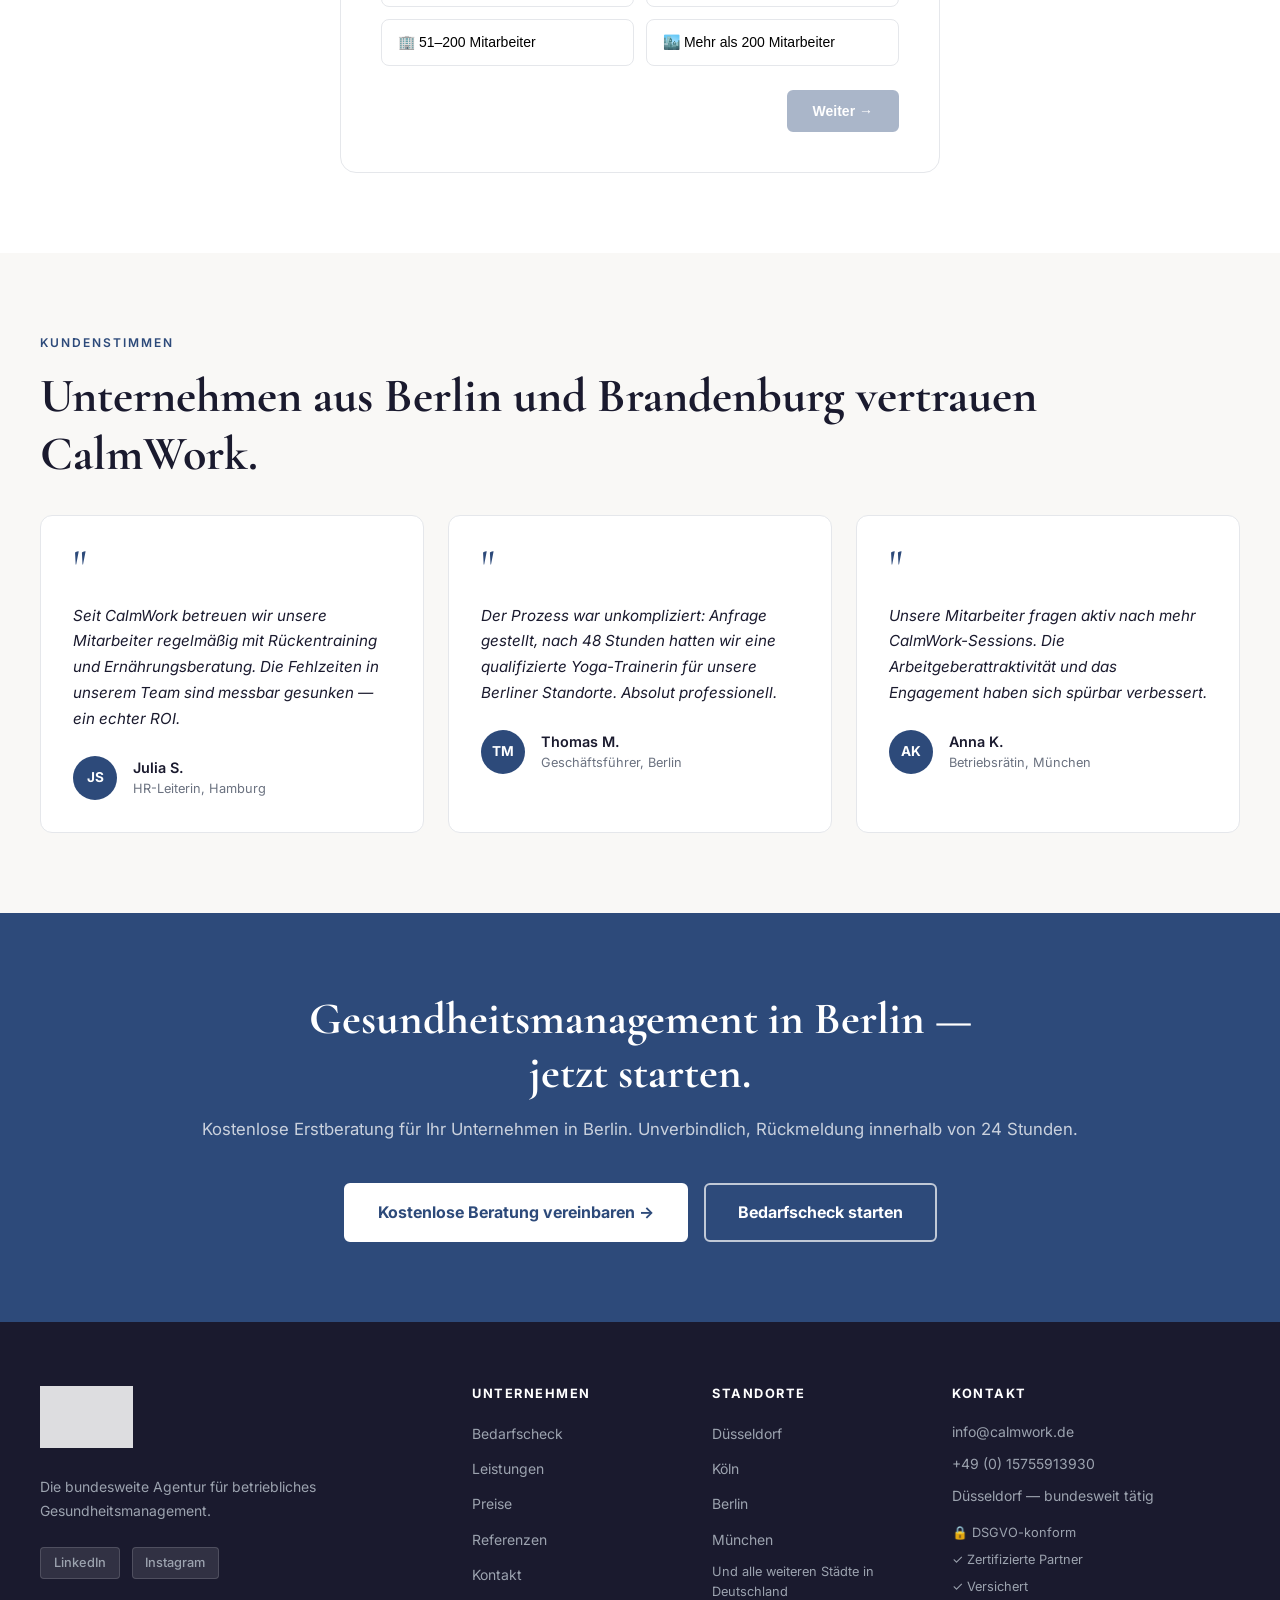
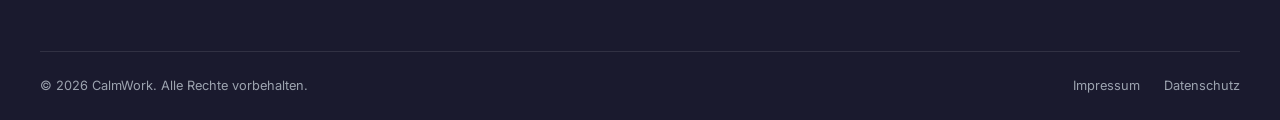
==== commit 5a599789: "Add files via upload" ====
--- a/berlin.html
+++ b/berlin.html
@@ -20,8 +20,8 @@
     a { color: inherit; text-decoration: none; }
     a:focus-visible { outline: 2px solid var(--navy); outline-offset: 2px; border-radius: 2px; }
     img { max-width: 100%; height: auto; }
-    .nav-logo img { height: 42px; width: auto; }
-    .footer-col img { height: 42px; width: auto; }
+    .nav-logo img { height: 62px; width: auto; }
+    .footer-col img { height: 62px; width: auto; }
     nav { position: sticky; top: 0; z-index: 1000; background: var(--bg); border-bottom: 1px solid var(--border); padding: 0 2rem; display: flex; align-items: center; justify-content: space-between; height: 72px; transition: box-shadow 0.2s ease; }
     nav.scrolled { box-shadow: 0 2px 12px rgba(0,0,0,0.08); }
     .nav-logo a { display: flex; align-items: center; }
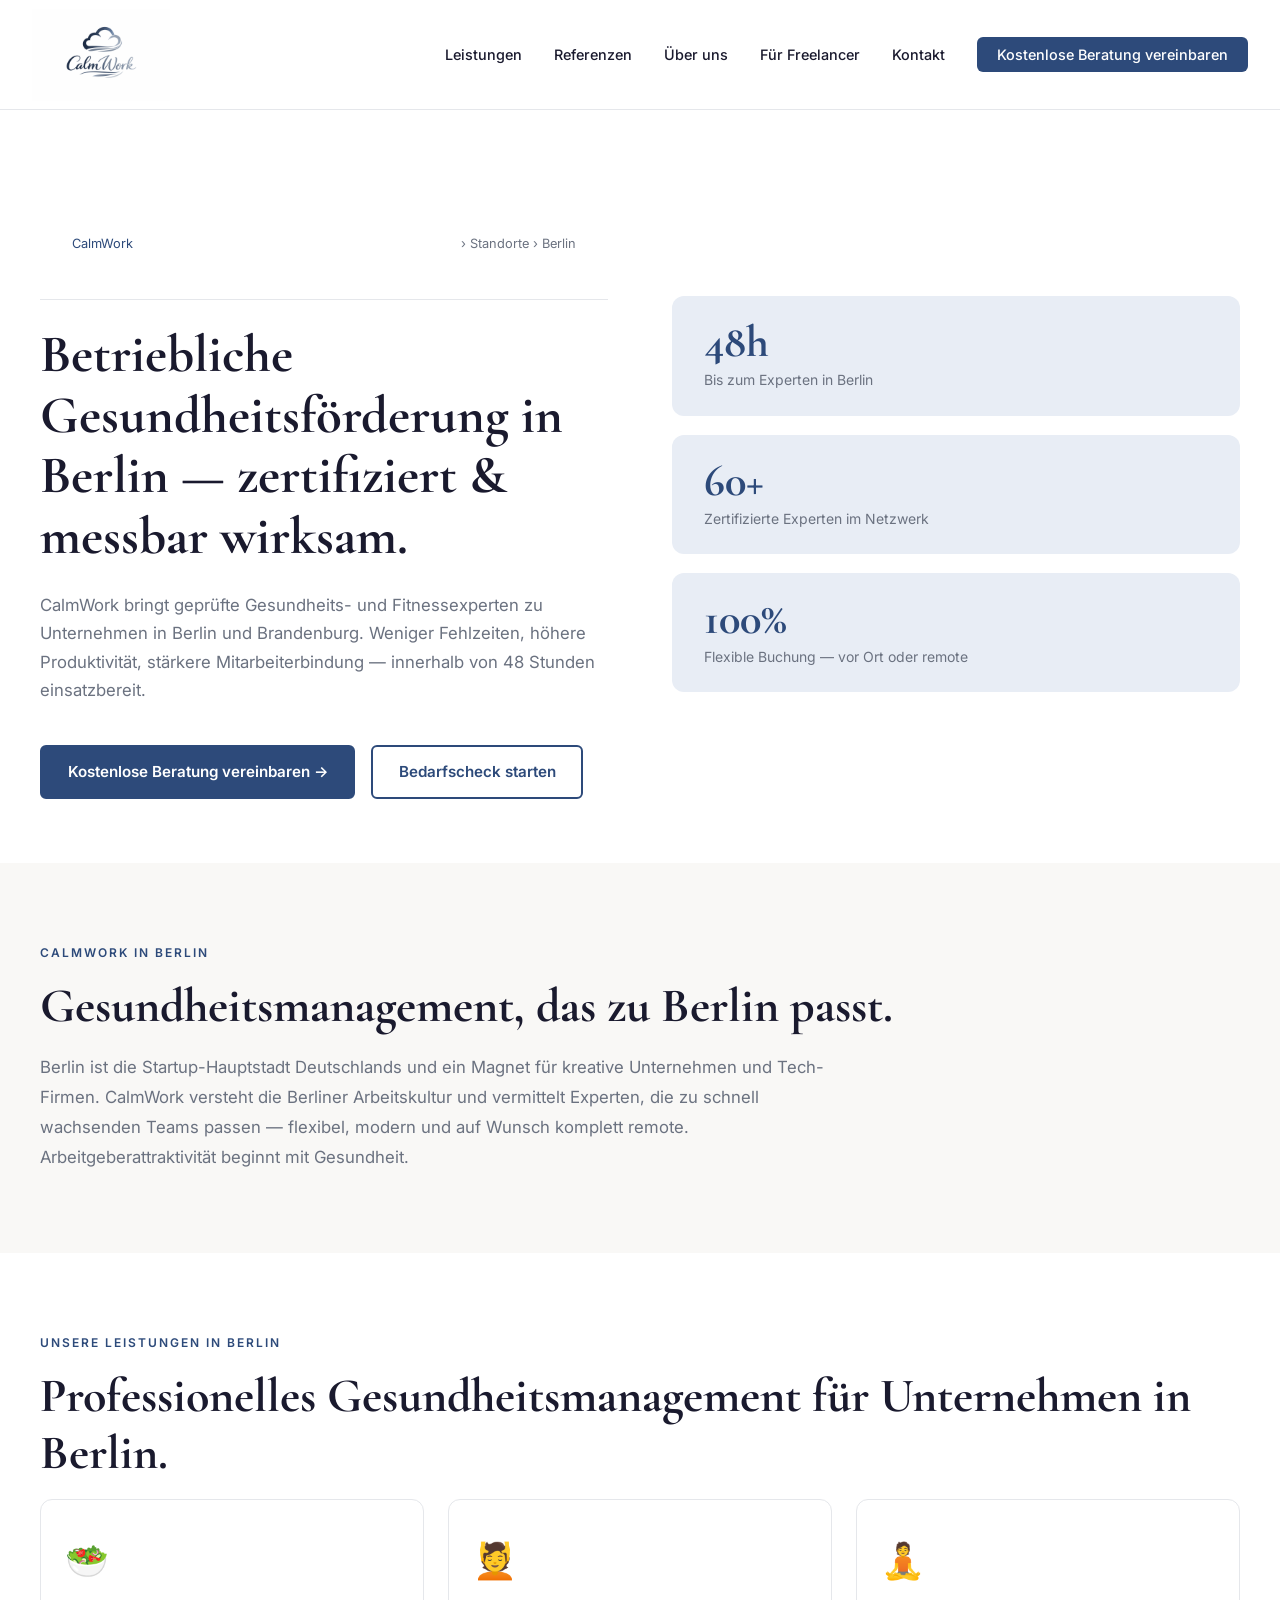
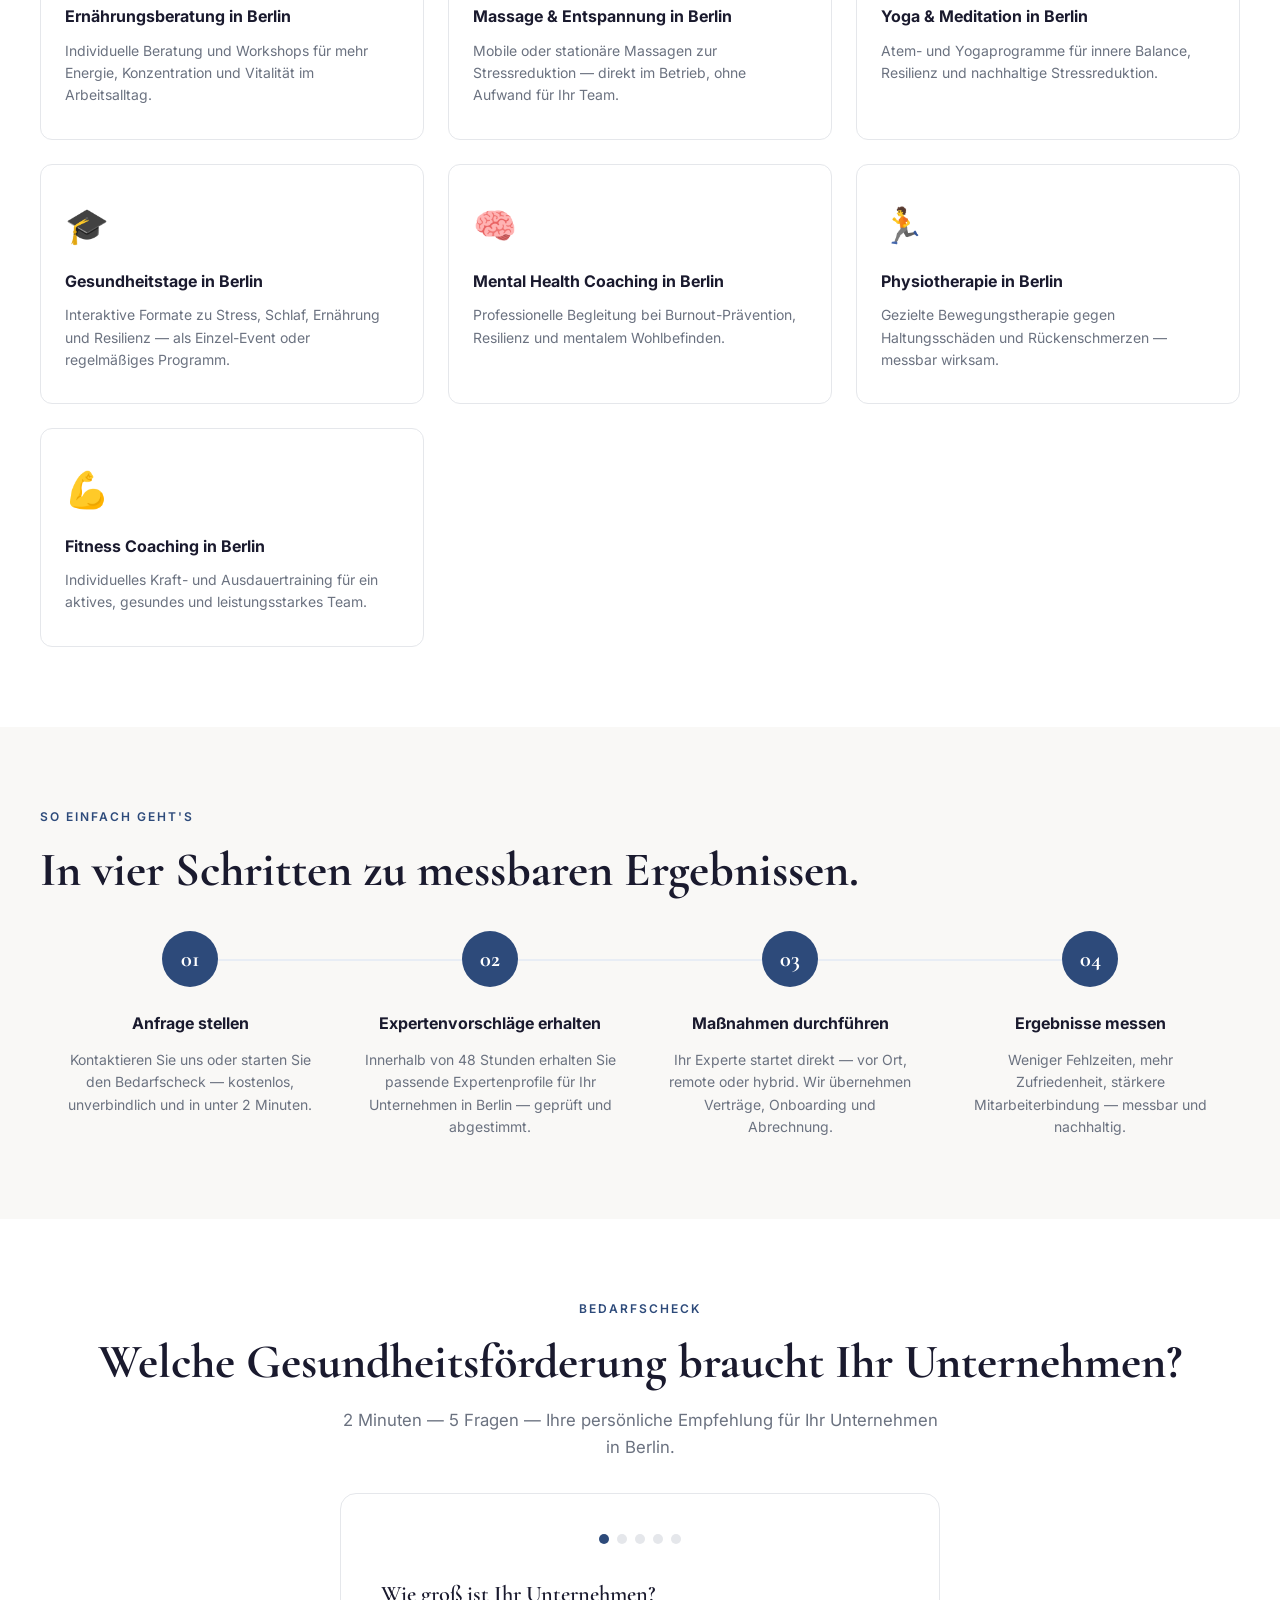
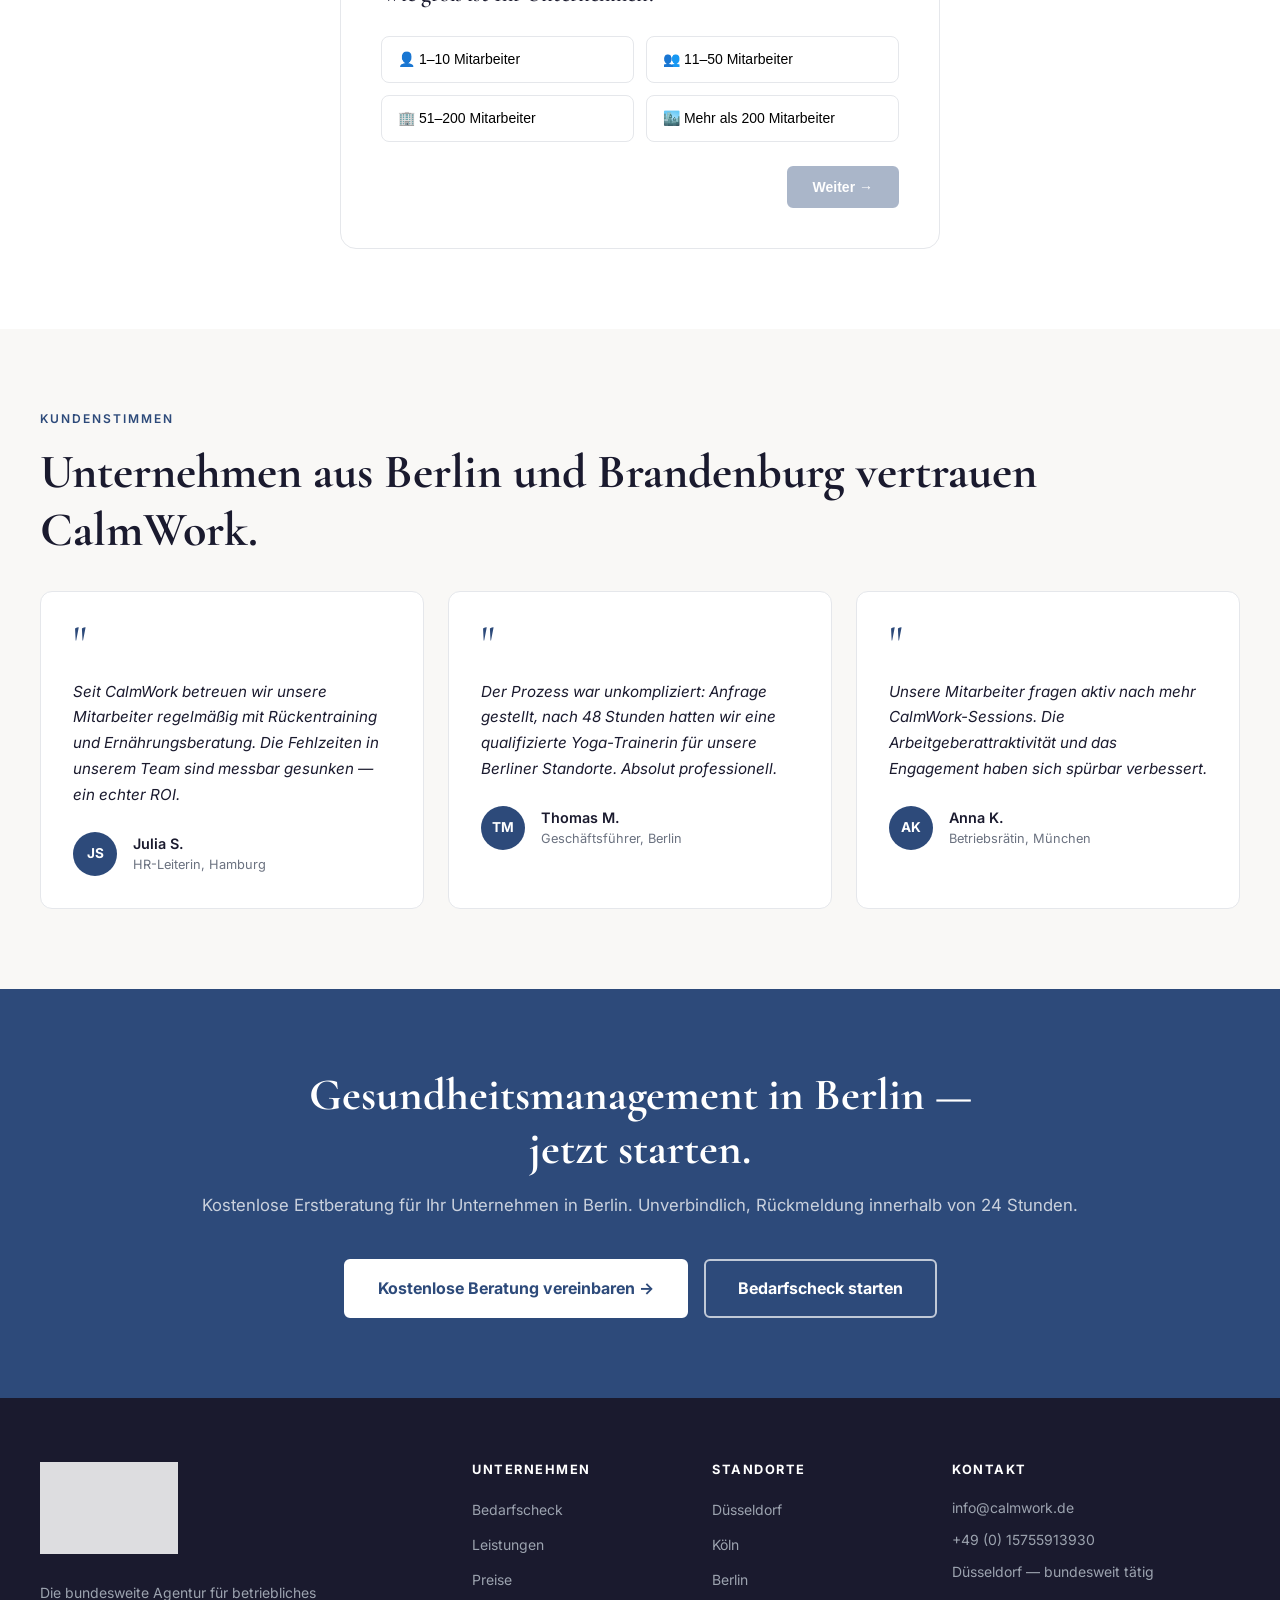
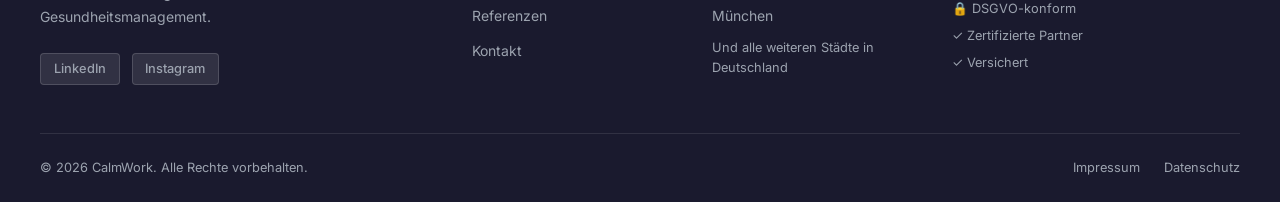
==== commit 0930dbbd: "Add files via upload" ====
--- a/berlin.html
+++ b/berlin.html
@@ -20,9 +20,9 @@
     a { color: inherit; text-decoration: none; }
     a:focus-visible { outline: 2px solid var(--navy); outline-offset: 2px; border-radius: 2px; }
     img { max-width: 100%; height: auto; }
-    .nav-logo img { height: 62px; width: auto; }
-    .footer-col img { height: 62px; width: auto; }
-    nav { position: sticky; top: 0; z-index: 1000; background: var(--bg); border-bottom: 1px solid var(--border); padding: 0 2rem; display: flex; align-items: center; justify-content: space-between; height: 72px; transition: box-shadow 0.2s ease; }
+    .nav-logo img { height: 92px; width: auto; }
+    .footer-col img { height: 92px; width: auto; }
+    nav { position: sticky; top: 0; z-index: 1000; background: var(--bg); border-bottom: 1px solid var(--border); padding: 0 2rem; display: flex; align-items: center; justify-content: space-between; height: 110px; transition: box-shadow 0.2s ease; }
     nav.scrolled { box-shadow: 0 2px 12px rgba(0,0,0,0.08); }
     .nav-logo a { display: flex; align-items: center; }
     .nav-links { display: flex; align-items: center; gap: 2rem; list-style: none; }
